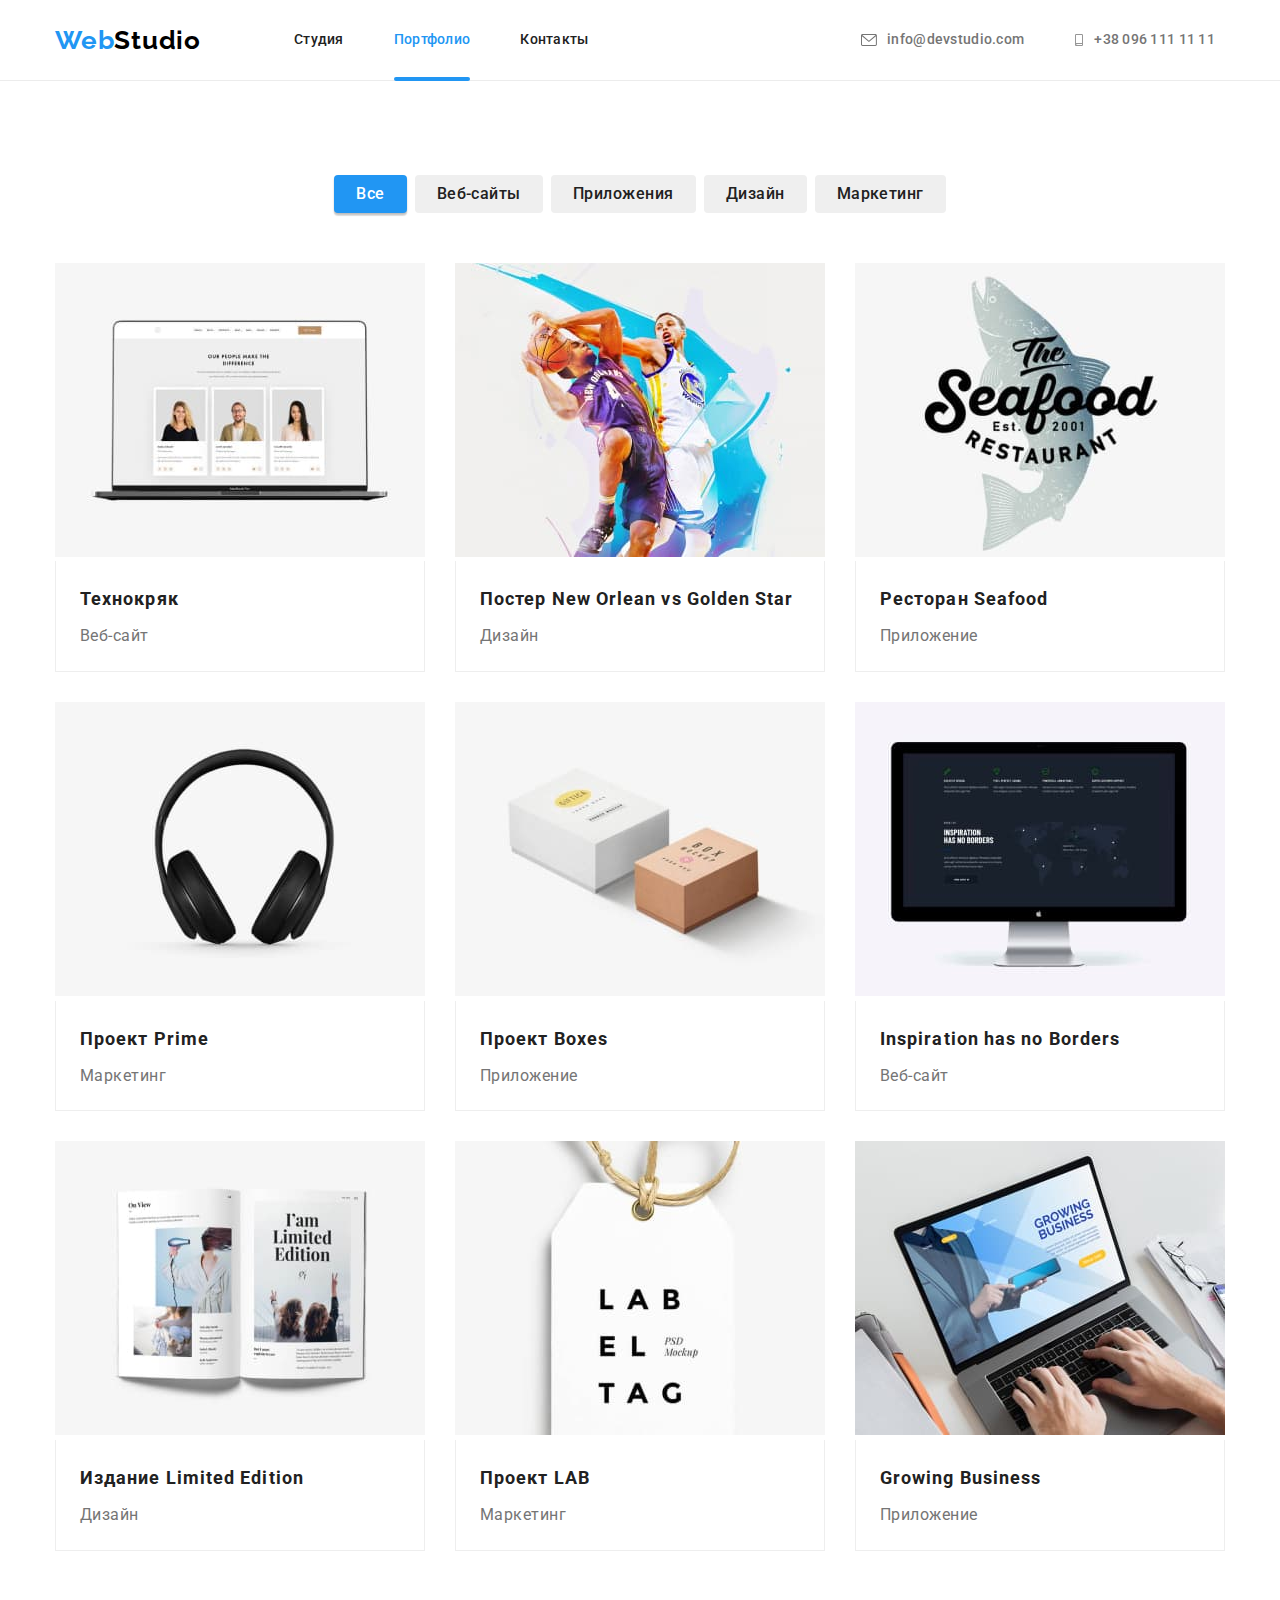
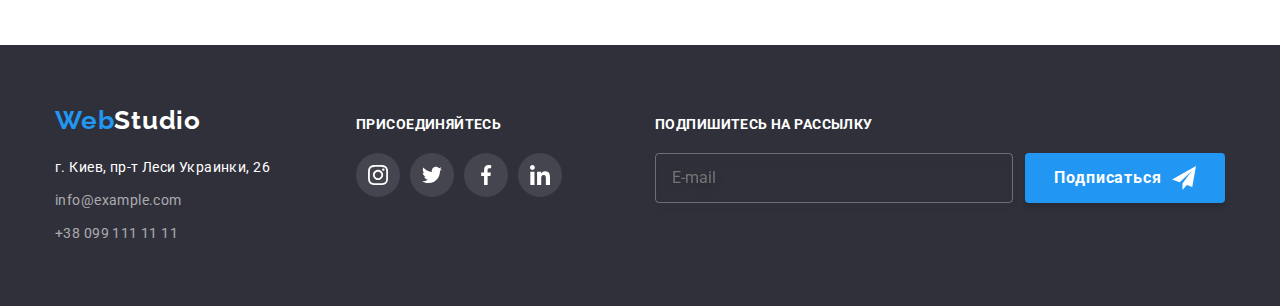
==== portfolio.html @ c98ae67e "Исходные файлы" ====
<!DOCTYPE html>
<html lang="ru">

<head>
    <meta charset="UTF-8">
    <meta http-equiv="X-UA-Compatible" content="IE=edge">
    <meta name="viewport" content="width=device-width, initial-scale=1.0">
    <title>Portfolio</title>
    <link rel="preconnect" href="https://fonts.googleapis.com">
    <link rel="preconnect" href="https://fonts.gstatic.com" crossorigin>
    
    <link href="https://fonts.googleapis.com/css2?family=Raleway:wght@700&family=Roboto:wght@400;500;700;900&display=swap"
        rel="stylesheet">
        <link rel="stylesheet" href="./css/modern-normalize.css">
    <link rel="stylesheet" href="./css/styles.css">
</head>

<body>
<header class="header">
    <div class="container header-content">
        <nav class="header-navigation">
            <a href="./index.html" class="logo">Web<span class="logo-studio">Studio</span></a>
            <ul class="site-nav-list ">
                <li class="site-nav-item">
                    <a href="./index.html" class="site-nav-link" aria-label="Текущая страница">Студия</a>
                </li>
                <li class="site-nav-item">
                    <a href="./portfolio.html" class="site-nav-link current" aria-label="Текущая страница">Портфолио</a>
                </li>
                <li class="site-nav-item">
                    <a href="" class="site-nav-link link">Контакты</a>
                </li>
            </ul>
        </nav>
        <!-- Контакты -->
        <ul class="contacts-list">
            <li class="contacts-item">
                <a href="mailto:info@devstudio.com" class="contacts-link">
                    <svg class="contacts-item" width="16" height="12">
                        <use href="./images/icons.svg#icon-envelope"></use>
                    </svg>
                    info@devstudio.com
                </a>
            </li>
            <li class="contacts-item">
                <a href="tel:+380961111111" class="contacts-link">
                    <svg class="contacts-item" width="10" height="12">
                        <use href="./images/icons.svg#icon-smartphone"></use>
                    </svg>
                    +38 096 111 11 11
                </a>
            </li>
        </ul>
    </div>
</header>
    <main class="main-portfolio">
            
           <!-- Фильтр -->
         <section class="section">
             <div class="container">
            <h1 class="hero-tagline hidden">Примеры работ</h1>
         <ul class="filter-list">
            <li class="filter-item"><button type="button" class="filter-button current">Все</button></li>
            <li class="filter-item"><button type="button" class="filter-button">Веб-сайты</button></li>
            <li class="filter-item"><button type="button" class="filter-button">Приложения</button></li>
            <li class="filter-item"><button type="button" class="filter-button">Дизайн</button></li>
            <li class="filter-item"><button type="button" class="filter-button">Маркетинг</button></li>
        </ul>
          <!-- Главные примеры работ -->
         <ul class="examples-list">
            <li class="examples-item">
                <a href="" class="examples-link">
                    <div class="examples-thumb">
                  <img class="examples-img" src="./images/tekhnokriak.jpg" alt="Веб-сайт компании Технокряк" width="370" height="294">
                    <p class="description-img"> Технокряк это современная площадка распространения коронавируса. Компании используют эту платформу для цифрового
                    шпионажа и атак на защищённые сервера конкурентов.</p>
                </div>

                        <div class="examples-content">
                    
                <h2 class="examples-text">Технокряк</h2>
                <p class="examples-description">Веб-сайт</p>
                </div>
                </a>
            </li>
            <li class="examples-item">
                <a href="" class="examples-link">
                    <div class="examples-thumb">
                    <img class="examples-img" src="./images/orlean.jpg" alt="Постер New Orlean vs Golden Star" width="370" height="294">
                    <p class="description-img"> Технокряк это современная площадка распространения коронавируса. Компании используют эту
                        платформу для цифрового
                        шпионажа и атак на защищённые сервера конкурентов.</p>
                    </div>
                    <div class="examples-content">
                 <h2 class="examples-text">Постер New Orlean vs Golden Star</h2>
                <p class="examples-description">Дизайн</p>
                </div>
                </a>
            <li class="examples-item">
                <a href="" class="examples-link"> 
                    <div class="examples-thumb">
                    <img class="examples-img" src="./images/seafood.jpg" alt="Приложение ресторана Seafood" width="370" height="294">
                <p class="description-img"> Технокряк это современная площадка распространения коронавируса. Компании используют эту
                    платформу для цифрового
                    шпионажа и атак на защищённые сервера конкурентов.</p>
                </div>
                    <div class="examples-content">
                    <h2 class="examples-text">Ресторан Seafood</h2>
                <p class="examples-description">Приложение</p>
                </div>
                </a>
            </li>
            <li class="examples-item">
                <a class="examples-link" href="" >
                    <div class="examples-thumb">
                    <img class="examples-img" src="./images/prime.jpg" alt="Наушники как маркетинг проекта Прайм" width="370"
                        height="294">
                        <p class="description-img"> Технокряк это современная площадка распространения коронавируса. Компании используют эту
                            платформу для цифрового
                            шпионажа и атак на защищённые сервера конкурентов.</p>
                        </div>
                        <div class="examples-content">
                <h2 class="examples-text">Проект Prime</h2>
                <p class="examples-description">Маркетинг</p>
                </div>
                </a>
            </li>
            <li class="examples-item">
                <a class="examples-link" href="" >
                    <div class="examples-thumb">
                    <img class="examples-img" src="./images/boxes.jpg" alt="Приложение проект Boxes" width="370" height="294">
                    <p class="description-img"> Технокряк это современная площадка распространения коронавируса. Компании используют эту
                        платформу для цифрового
                        шпионажа и атак на защищённые сервера конкурентов.</p>
                    </div>
                    <div class="examples-content">
                    <h2 class="examples-text">Проект Boxes</h2>
                <p class="examples-description">Приложение</p>
                </div>
                </a>
            </li>
            <li class="examples-item">
                <a class="examples-link" href="" >
                        <div class="examples-thumb">
                    <img class="examples-img" src="./images/inspiration.jpg" alt="Веб-сайт Inspiration has no Borders" width="370"
                        height="294">
                        <p class="description-img"> Технокряк это современная площадка распространения коронавируса. Компании используют эту
                            платформу для цифрового
                            шпионажа и атак на защищённые сервера конкурентов.</p>
                        </div>
                <div class="examples-content">
                        <h2 class="examples-text">Inspiration has no Borders</h2>
                <p class="examples-description">Веб-сайт</p>
                </div>
                </a>
            </li>
            <li class="examples-item">
                <a class="examples-link" href="" >
                        <div class="examples-thumb">
                    <img class="examples-img" src="./images/limited.jpg" alt="Дизайн Издания Limited Edition" width="370" height="294">
                    <p class="description-img"> Технокряк это современная площадка распространения коронавируса. Компании используют эту
                        платформу для цифрового
                        шпионажа и атак на защищённые сервера конкурентов.</p>
                    </div>
                    <div class="examples-content">
                    <h2 class="examples-text">Издание Limited Edition</h2>
                <p class="examples-description">Дизайн</p>
                </div>
                </a>
            </li>
            <li class="examples-item">
                <a class="examples-link" href="">
                        <div class="examples-thumb">
                    <img class="examples-img" src="./images/project.jpg" alt="Маркетинг Проект LAB" width="370" height="294">
                    <p class="description-img"> Технокряк это современная площадка распространения коронавируса. Компании используют эту
                        платформу для цифрового
                        шпионажа и атак на защищённые сервера конкурентов.</p>
                    </div>
                    <div class="examples-content">
                    <h2 class="examples-text">Проект LAB</h2>
                <p class="examples-description">Маркетинг</p>
                </div>
                </a>
            </li>
            <li class="examples-item">
                <a class="examples-link" href="" >
                        <div class="examples-thumb">
                    <img class="examples-img" src="./images/growing.jpg" alt="Приложение Growing Business" width="370" height="294">
                <p class="description-img"> Технокряк это современная площадка распространения коронавируса. Компании используют эту
                    платформу для цифрового
                    шпионажа и атак на защищённые сервера конкурентов.</p>
                </div>
                    <div class="examples-content">
                    <h2 class="examples-text">Growing Business</h2>
                <p class="examples-description">Приложение</p>
                </div>
                </a>
            </li>
        </ul>
        </div>
        </section>
        
    </main>
    <footer class="footer">
        <div class="container footer-container">
            <div class="footer-content">
                <a href="./index.html" class="logo">Web<span class="logo-studio-footer">Studio</span></a>
                <address class="adress-footer ">
                    <ul class="adress-list">
                        <li class="adress-item">
                            <span class="adress-street">г. Киев, пр-т Леси Украинки, 26</span>
                        </li>
                        <li class="adress-item">
                            <a href="mailto:info@example.com" class="mail link">info@example.com</a>
                        </li>
                        <li class="adress-item">
                            <a href="tel:+380991111111" class="tel link">+38 099 111 11 11</a>
                        </li>
                    </ul>
                </address>
    
            </div>
            <div class="footer-icon">
                <h3 class="footer-title">ПРИСОЕДИНЯЙТЕСЬ</h3>
                <ul class="footer-socials">
                    <li class="footer-socials-item">
                        <a class="footer-socials-link" href="">
                            <svg class="social-icon" height="20" width="20">
                                <use href="./images/icons.svg#icon-instagram"></use>
                            </svg>
                        </a>
                    </li>
                    <li class="footer-socials-item">
                        <a class="footer-socials-link" href="">
                            <svg class="social-icon" height="20" width="20">
                                <use href="./images/icons.svg#icon-twitter"></use>
                            </svg>
                        </a>
                    </li>
                    <li class="footer-socials-item">
                        <a class="footer-socials-link" href="">
                            <svg class="social-icon" height="20" width="20">
                                <use href="./images/icons.svg#icon-facebook"></use>
                            </svg>
                        </a>
                    </li>
                    <li class="footer-socials-item">
                        <a class="footer-socials-link" href="">
                            <svg class="social-icon" height="20" width="20">
                                <use href="./images/icons.svg#icon-linkedin"></use>
                            </svg>
                        </a>
                    </li>
                </ul>
            </div>
            <div class="footer-signup">
                <h3 class="signup-title">Подпишитесь на рассылку</h3>
                <form class="signup" name="signup">
                    <label>
                        <input class="signup-input" type="email" name="signup-mail" id="signup-mail" placeholder="E-mail">
                    </label>
                    <button class="button-signup" type="submit">
                        Подписаться
                        <svg class="submit-img" width="24" height="24">
                            <use href="./images/icons.svg#icon-send"></use>
                        </svg>
                    </button>
                </form>
            </div>
        </div>
    </footer>
    <script src="./js/modal.js"></script>
    
    </body>
    
    </html>
---- css/styles.css ----
/* 
Основной цвет текста - #757575
Вторичный цвет текста - #212121
Основной цвет фона -    #FFFFFF
Вторичный цвет фона - #2F303A
Цвет акцента - #2196F3 */

:root {
  --primary-text-color: #757575;
  --secondary-text-color: #212121;
  --primary-bg-color: #fff;
  --secondary-bg-color: #2f303a;
  --accent-color: #2196f3;
  --backround-color: #f5f4fa;
  --social-color: #afb1b8;
  --time-function: cubic-bezier(0.4, 0, 0.2, 1);
}
/* Основные параметры body */
body {
  background-color: var(--primary-bg-color);
  color: var(--primary-text-color);
  font-family: Roboto, sans-serif;
}

h1,
h2,
h3,
h4,
h5,
h6,
p,
ul {
  margin: 0;
  padding: 0;
}

ul {
  list-style: none;
}
.section {
  padding-top: 94px;
  padding-bottom: 94px;
  margin-right: auto;
  margin-left: auto;
}
.header {
  border-bottom: 1px solid #ececec;
}
.header-content {
  display: flex;
  align-items: center;
}

.header-navigation {
  display: flex;
  align-items: center;
}

/* Лого Хедер и первая часть для Футера */
.logo {
  font-family: Raleway, sans-serif;
  color: var(--accent-color);
  text-decoration: none;
  font-weight: 700;
  font-size: 26px;
  line-height: 1.19;
  letter-spacing: 0.03em;
  display: inline-block;
}

.logo-studio {
  color: #000;
}

.link {
  text-decoration: none;
}

/* Хедер */

.site-nav-link {
  font-weight: 500;
  font-size: 14px;
  line-height: 1.14;
  letter-spacing: 0.02em;
  color: var(--secondary-text-color);
  text-decoration: none;
  display: block;
  padding: 32px 0px;
  position: relative;
  transition: color 250ms var(--time-function);
}

.site-nav-item:not(:last-child),
.contacts-item:not(:last-child) {
  margin-right: 50px;
}

.contacts-list {
  margin-left: auto;
  list-style: none;
  display: flex;
}

.site-nav-list .current::after {
  content: "";
  position: absolute;
  display: block;
  width: 100%;
  height: 4px;
  bottom: -1px;
  background-color: var(--accent-color);
  border-radius: 2px;
}

.site-nav-link:hover,
.site-nav-link:focus {
  color: var(--accent-color);
}

.site-nav-item .current {
  color: var(--accent-color);
}

.contacts-link {
  display: inline-flex;
  font-weight: 500;
  font-size: 14px;
  line-height: 1.14;
  letter-spacing: 0.02em;
  color: var(--primary-text-color);
  text-decoration: none;
  padding: 32px 0px;
  align-items: center;
  transition: color 250ms var(--time-function);
}

.contacts-item {
  fill: currentColor;
  margin-right: 10px;
}

.contacts-link:hover,
.contacts-link:focus {
  color: var(--accent-color);
}

.site-nav-list {
  list-style: none;
  display: flex;
  margin-left: 93px;
}

/* Оформление героя */
.hero {
  background-color: var(--secondary-bg-color);
  text-align: center;
  padding-top: 200px;
  padding-bottom: 200px;
}

.background {
  max-width: 1600px;
  margin-left: auto;
  margin-right: auto;
  background-image: linear-gradient(
      to right,
      rgba(47, 48, 58, 0.4),
      rgba(47, 48, 58, 0.4)
    ),
    url("../images/backround.jpg");
  background-size: cover;
  background-position: 50% 50%;
  background-repeat: no-repeat;
}

.hero-title {
  color: var(--primary-bg-color);
  font-weight: 900;
  font-size: 44px;
  line-height: 1.36;
  text-align: center;
  letter-spacing: 0.06em;
  text-transform: uppercase;
  margin-bottom: 30px;
}

/*Кнопка герой */
.hero-button {
  font-family: inherit;
  cursor: pointer;
  font-weight: 700;
  font-size: 16px;
  line-height: 1.87;
  color: var(--primary-bg-color);
  align-items: center;
  text-align: center;
  letter-spacing: 0.06em;
  background-color: var(--accent-color);
  box-shadow: 0px 4px 4px rgba(0, 0, 0, 0.15);
  border-radius: 4px;
  min-width: 200px;
  display: inline-block;
  border-color: transparent;
  padding: 10px 32px;
}

/* Особенности */
.properties-headline {
  font-weight: 700;
  font-size: 36px;
  line-height: 1.16;
  letter-spacing: 0.03em;
  color: var(--secondary-text-color);
}

.icon-container {
  display: inline-flex;
  background-color: var(--backround-color);
  justify-content: center;
  align-items: center;
  width: 270px;
  height: 120px;
  border-radius: 4px;
  margin-bottom: 30px;
}

.properties-list {
  list-style: none;
  display: flex;
}

.properties-item:not(:last-child) {
  margin-right: 30px;
}

.properties-title {
  font-weight: 700;
  font-size: 14px;
  line-height: 1.14;
  letter-spacing: 0.03em;
  text-transform: uppercase;
  color: var(--secondary-text-color);
  margin-bottom: 10px;
  width: 270px;
}

.container {
  width: 1200px;
  margin-left: auto;
  margin-right: auto;
  padding: 0px 15px;
}

.properties-text {
  font-size: 14px;
  line-height: 1.71;
  letter-spacing: 0.03em;
  width: 270px;
}

.hidden {
  position: absolute;
  clip: rect(0 0 0 0);
  width: 1px;
  height: 1px;
  margin: -1px;
}
/* Чем мы занимаемся */
.works-headline {
  font-weight: 700;
  font-size: 36px;
  line-height: 1.16;
  text-align: center;
  letter-spacing: 0.03em;
  color: var(--secondary-text-color);
  margin-bottom: 50px;
}
.section.doing {
  padding-top: 0px;
  margin-left: 0px;
  margin-right: 0px;
}
.works-list {
  list-style: none;
  display: flex;
}
.works-item:not(:last-child) {
  margin-right: 30px;
}
.img-doing {
  display: block;
  max-width: 100%;
  height: auto;
}

.works-item {
  position: relative;
  display: flex;
  align-items: center;
  justify-content: center;
}

.works-description {
  display: flex;
  position: absolute;
  bottom: 0;
  height: 70px;
  width: 100%;
  font-weight: 700;
  margin: 0;
  font-size: 14px;
  line-height: 1.14;
  align-items: center;
  justify-content: center;
  letter-spacing: 0.03em;
  text-transform: uppercase;
  background-color: rgba(47, 48, 58, 0.8);
  color: var(--backround-color);
}

/* Команда */
.section.team {
  background-color: var(--backround-color);
}

.team-headline {
  font-weight: 700;
  font-size: 36px;
  line-height: 1.16;
  text-align: center;
  letter-spacing: 0.03em;
  color: var(--secondary-text-color);
  margin-bottom: 50px;
}
.team-list {
  list-style: none;
  display: flex;
}

.team-item-title {
  font-weight: 500;
  font-size: 16px;
  line-height: 1.18;
  letter-spacing: 0.03em;
  color: var(--secondary-text-color);
  text-align: center;
}
.team-item-text {
  font-size: 16px;
  line-height: 1.18;
  letter-spacing: 0.03em;
  text-align: center;
  margin-top: 10px;
  margin-bottom: 16px;
}
.team-item-container {
  padding-top: 30px;
  padding-bottom: 30px;
}

.team-item {
  background-color: var(--primary-bg-color);
  box-shadow: 0px 1px 3px rgba(0, 0, 0, 0.12), 0px 1px 1px rgba(0, 0, 0, 0.14),
    0px 2px 1px rgba(0, 0, 0, 0.2);
  border-radius: 0px 0px 4px 4px;
  width: 270px;
}

.social-network .social-link {
  display: flex;
  color: var(--social-color);
  width: 44px;
  height: 44px;
  border-radius: 50%;
  align-items: center;
  justify-content: center;
  transition: color 250ms var(--time-function),
    background-color 250ms var(--time-function);
}

.social-network {
  display: flex;
  justify-content: center;
}

.social-item:not(:last-child) {
  margin-right: 10px;
}

.social-network .social-link:not(:last-child) {
  margin-right: 10px;
}

.social-network .social-icon {
  fill: currentColor;
}

.social-network .social-link:hover,
.social-network .social-link:focus {
  color: var(--primary-bg-color);
  background-color: var(--accent-color);
}

.team-item:not(:last-child) {
  margin-right: 30px;
}

.social-icon {
  fill: currentColor;
}

/* Клиенты */
.clients-headline {
  font-weight: 700;
  font-size: 36px;
  line-height: 1.16;
  text-align: center;
  letter-spacing: 0.03em;
  color: var(--secondary-text-color);
  margin-bottom: 50px;
}

.clients-list {
  display: flex;
  align-items: center;
  justify-content: center;
}

.clients-link {
  color: var(--social-color);
  display: flex;
  height: 92px;
  width: 170px;
  border: 1px solid var(--social-color);
  border-radius: 4px;
  align-items: center;
  justify-content: center;
  fill: currentColor;
  transition: fill 250ms var(--time-function),
    border-color 250ms var(--time-function);
}

.clients-link:hover,
.clients-link:focus {
  fill: var(--accent-color);
  border-color: var(--accent-color);
}

.clients-item {
  width: 170px;
  height: 92px;
}

.clients-item:not(:last-child) {
  margin-right: 30px;
}
/* Футер */

.footer {
  background-color: var(--secondary-bg-color);
  padding: 60px 0px;
}
.footer-container {
  display: flex;
  align-items: baseline;
}
.footer-content {
  flex-grow: 1;
  margin-right: 70px;
}

/* Лого футер */
.logo > .logo-studio-footer {
  color: var(--primary-bg-color);
}
/* Адресс Футер */
.adress-footer {
  font-style: normal;
  margin-top: 20px;
}

.adress-street {
  font-size: 14px;
  line-height: 1.71;
  letter-spacing: 0.03em;
  color: var(--primary-bg-color);
}
.adress-list {
  list-style: none;
}
.mail,
.tel {
  font-size: 14px;
  line-height: 1.71;
  letter-spacing: 0.03em;
  color: rgba(255, 255, 255, 0.6);
  transition: color 250ms var(--time-function);
}
.mail:hover,
.mail:focus,
.tel:hover,
.tel:focus {
  color: var(--accent-color);
}
/* .adress-street {
  
  color: var(--primary-bg-color);
} */

.adress-item:not(:last-child) {
  margin-bottom: 9px;
}
.footer-socials {
  display: flex;
}
.footer-socials-item:not(:last-child) {
  margin-right: 10px;
}

.footer-title {
  color: var(--primary-bg-color);
  font-weight: 700;
  font-size: 14px;
  line-height: 1.14;
  letter-spacing: 0.03em;
  text-transform: uppercase;
  margin-bottom: 20px;
}

.footer-socials-link {
  display: flex;
  color: var(--primary-bg-color);
  background-color: rgba(255, 255, 255, 0.1);
  width: 44px;
  height: 44px;
  border-radius: 50%;
  fill: currentColor;
  align-items: center;
  justify-content: center;
  transition: background-color 250ms var(--time-function);
}

.footer-socials-link:hover,
.footer-socials-link:focus {
  background-color: var(--accent-color);
}
.footer-signup {
  margin-left: 93px;
}
.signup-title {
  font-weight: 700;
  font-size: 14px;
  line-height: 1.14;
  letter-spacing: 0.03em;
  text-transform: uppercase;
  color: var(--primary-bg-color);
  margin-bottom: 20px;
}

.signup {
  display: inline-flex;
}

.signup-input {
  display: flex;
  width: 358px;
  padding: 15px 16px;
  border: 1px solid rgba(255, 255, 255, 0.3);
  box-sizing: border-box;
  filter: drop-shadow(0px 4px 4px rgba(0, 0, 0, 0.15));
  border-radius: 4px;
  background-color: inherit;
  color: var(--primary-bg-color);
  outline: none;
}

.button-signup {
  display: flex;
  justify-content: center;
  align-items: center;
  height: 50px;
  width: 200px;
  font-weight: 700;
  font-size: 16px;
  line-height: 1.87;
  letter-spacing: 0.06em;
  color: var(--primary-bg-color);
  fill: currentColor;
  background-color: var(--accent-color);
  box-shadow: 0px 4px 4px rgba(0, 0, 0, 0.15);
  border-radius: 4px;
  border: transparent;
  margin-left: 12px;
  cursor: pointer;
  transition: background-color 250ms var(--time-function),
    color 250ms var(--time-function);
}
.button-signup:hover,
.button-signup:focus {
  background-color: var(--backround-color);
  color: var(--accent-color);
}

.submit-img {
  margin-left: 10px;
}

/* Мейн портфолио */

.hero-tagline {
  color: var(--secondary-text-color);
  font-weight: 900;
  font-size: 44px;
  line-height: 1.36;
  text-align: center;
  letter-spacing: 0.06em;
  text-transform: uppercase;
}

/* Оформление кнопок портфолио */
.filter-list {
  list-style: none;
  display: flex;
  justify-content: center;
  margin-bottom: 0px;
  margin-bottom: 50px;
}
.filter-button.current {
  color: var(--primary-bg-color);
  background-color: var(--accent-color);
  box-shadow: 0px 3px 1px rgba(0, 0, 0, 0.1), 0px 1px 2px rgba(0, 0, 0, 0.08),
    0px 2px 2px rgba(0, 0, 0, 0.12);
}

.filter-button {
  font-weight: 500;
  font-size: 16px;
  line-height: 1.62;
  text-align: center;
  letter-spacing: 0.03em;
  color: var(--secondary-text-color);
  font-family: inherit;
  cursor: pointer;
  padding: 6px 22px;
  border: transparent;
  border-radius: 4px;
  transition: color, background-color, box-shadow;
  transition-duration: 250ms;
  transition-timing-function: var(--time-function);
}

.filter-item:not(:last-child):not(:last-child) {
  margin-right: 8px;
}

.filter-button:hover,
.filter-button:focus {
  color: var(--primary-bg-color);
  background-color: var(--accent-color);
  box-shadow: 0px 3px 1px rgba(0, 0, 0, 0.1), 0px 1px 2px rgba(0, 0, 0, 0.08),
    0px 2px 2px rgba(0, 0, 0, 0.12);
  border-radius: 4px;
}

/* Оформление примеров работ Портфолио */
.examples-text {
  font-weight: 700;
  font-size: 18px;
  line-height: 2;
  letter-spacing: 0.06em;
  color: var(--secondary-text-color);
  margin-bottom: 4px;
}

.examples-link {
  text-decoration: none;
  display: block;
  transition: box-shadow 250ms var(--time-function);
}

.examples-link:hover,
.examples-link:focus {
  box-shadow: 0px 1px 1px rgba(0, 0, 0, 0.12), 0px 4px 4px rgba(0, 0, 0, 0.06),
    1px 4px 6px rgba(0, 0, 0, 0.16);
}

.examples-description {
  font-size: 16px;
  line-height: 1.87;
  letter-spacing: 0.03em;
  color: var(--primary-text-color);
}
.examples-list {
  list-style: none;
  display: flex;
  flex-wrap: wrap;
  margin-left: -30px;
  margin-bottom: -30px;
}

.examples-item {
  margin-left: 30px;
  margin-bottom: 30px;
}

.examples-content {
  padding-left: 24px;
  padding-right: 24px;
  padding-top: 20px;
  padding-bottom: 20px;
}

.examples-content {
  border-left: 1px solid #eeeeee;
  border-right: 1px solid #eeeeee;
  border-bottom: 1px solid #eeeeee;
}
.examples-thumb {
  position: relative;
  overflow: hidden;
}

.examples-thumb .description-img {
  position: absolute;
  bottom: 0;
  left: 0;
  width: 100%;
  height: 100%;
  transform: translateY(101%);
  padding: 63px 24px;
  font-size: 18px;
  line-height: 1.55;
  letter-spacing: 0.03em;
  color: var(--backround-color);
  background: rgba(33, 150, 243, 0.9);
  transition: transform 250ms var(--time-function);
}

.examples-link:hover .description-img,
.examples-link:focus .description-img {
  transform: translateY(0);
}
/* Бекдроп+модалка */
.backdrop {
  position: fixed;
  top: 0;
  left: 0;
  width: 100%;
  height: 100%;
  background-color: rgba(0, 0, 0, 0.2);
  transition: opacity 250ms var(--time-function),
    visibility 250ms var(--time-function);
  z-index: 10;
  backdrop-filter: blur(1px);
}

.backdrop.is-hidden {
  visibility: hidden;
  opacity: 0;
  pointer-events: none;
}

.modal {
  position: absolute;
  width: 528px;
  height: 581px;
  background-color: var(--primary-bg-color);
  top: 50%;
  left: 50%;
  transition-property: transform;
  transition-duration: 250ms;
  transition-timing-function: var(--time-function);
  transform: translate(-50%, -50%) rotate(360deg);
  padding: 40px;
}

.backdrop.is-hidden .modal {
  transform: translate(-50%, -50%);
}

.close-button {
  position: absolute;
  display: flex;
  right: 8px;
  top: 8px;
  height: 30px;
  width: 30px;
  padding: 0;
  border-radius: 50%;
  background: var(--primary-bg-color);
  align-items: center;
  justify-content: center;
  border: 1px solid rgba(0, 0, 0, 0.1);
  cursor: pointer;
  transition: transform 250ms var(--time-function),
    fill 250ms var(--time-function);
}

.close-button:hover,
.close-button:focus {
  transform: rotate(-90deg);
  fill: var(--accent-color);
}

.modal-headline {
  font-weight: 700;
  font-size: 20px;
  line-height: 1.15;
  text-align: center;
  letter-spacing: 0.03em;
  color: var(--secondary-text-color);
}

.modal-form {
  margin-top: 12px;
}

.form-input-box {
  display: block;
  color: var(--primary-text-color);
  font-size: 12px;
  line-height: 1.16;
  letter-spacing: 0.01em;
  position: relative;
  margin-bottom: 10px;
  cursor: pointer;
}

.form-input-icon {
  display: block;
  width: 18px;
  height: 18px;
  position: absolute;
  top: 50%;
  left: 10px;
  fill: inherit;
  transition: fill 250ms var(--time-function);
}

.form-input,
.form-message {
  width: 100%;
  height: 40px;
  padding-top: 15px;
  padding-bottom: 15px;
  padding-left: 44px;
  font: inherit;
  margin-top: 4px;
  border: 1px solid rgba(33, 33, 33, 0.2);
  border-radius: 4px;
  transition: border 250ms var(--time-function);
  outline: none;
  cursor: pointer;
}

.form-input:focus {
  border: 1px solid var(--accent-color);
  outline: none;
}

.form-input:focus + .form-input-icon {
  fill: var(--accent-color);
}

.form-message {
  display: block;
  resize: none;
  min-height: 120px;
  padding: 16px 12px;
  font: inherit;
  color: rgba(117, 117, 117, 0.5);
  transition: color 250ms var(--time-function);
}
.form-message:focus {
  border: 1px solid var(--accent-color);
  color: var(--secondary-text-color);
}

.message-box {
  margin-bottom: 20px;
}

.textarea-label {
  color: var(--primary-text-color);
  font-size: 12px;
  line-height: 1.16;
  letter-spacing: 0.01em;
  cursor: pointer;
}

.policy-box {
  font-size: 14px;
  color: var(--primary-text-color);
  margin-bottom: 30px;
  display: flex;
  align-items: center;
  justify-content: center;
  cursor: pointer;
}
.policy-checkbox {
  position: absolute;
  width: 1px;
  height: 1px;
  margin: -1px;
  border: 0px;
  padding: 0px;
  clip: rect(0 0 0 0);
  overflow: hidden;
}

.policy-checkbox:checked + .policy-box::before {
  background-color: var(--accent-color);
  background-image: url(../images/checked.svg);
  background-repeat: no-repeat;
  background-position: center;
  background-size: contain;
  border: 2px solid var(--accent-color);
  outline: none;
}

.policy-box::before {
  display: block;
  content: "";
  width: 16px;
  height: 15px;
  border: 2px solid #212121;
  border-radius: 2px;
  margin-right: 10px;
  outline: none;
}

.policy-box a {
  color: var(--accent-color);
  text-decoration: underline;
}
.form-submit-btn {
  width: 200px;
  height: 50px;
  background-color: var(--accent-color);
  color: var(--primary-bg-color);
  border: none;
  display: block;
  margin: 0 auto;
  border-radius: 4px;
  font-weight: 700;
  cursor: pointer;
  transition: box-shadow 250ms var(--time-function),
    background 250ms var(--time-function);
}

.form-submit-btn:hover {
  background: #188ce8;
  box-shadow: 0px 4px 4px rgba(0, 0, 0, 0.15);
}
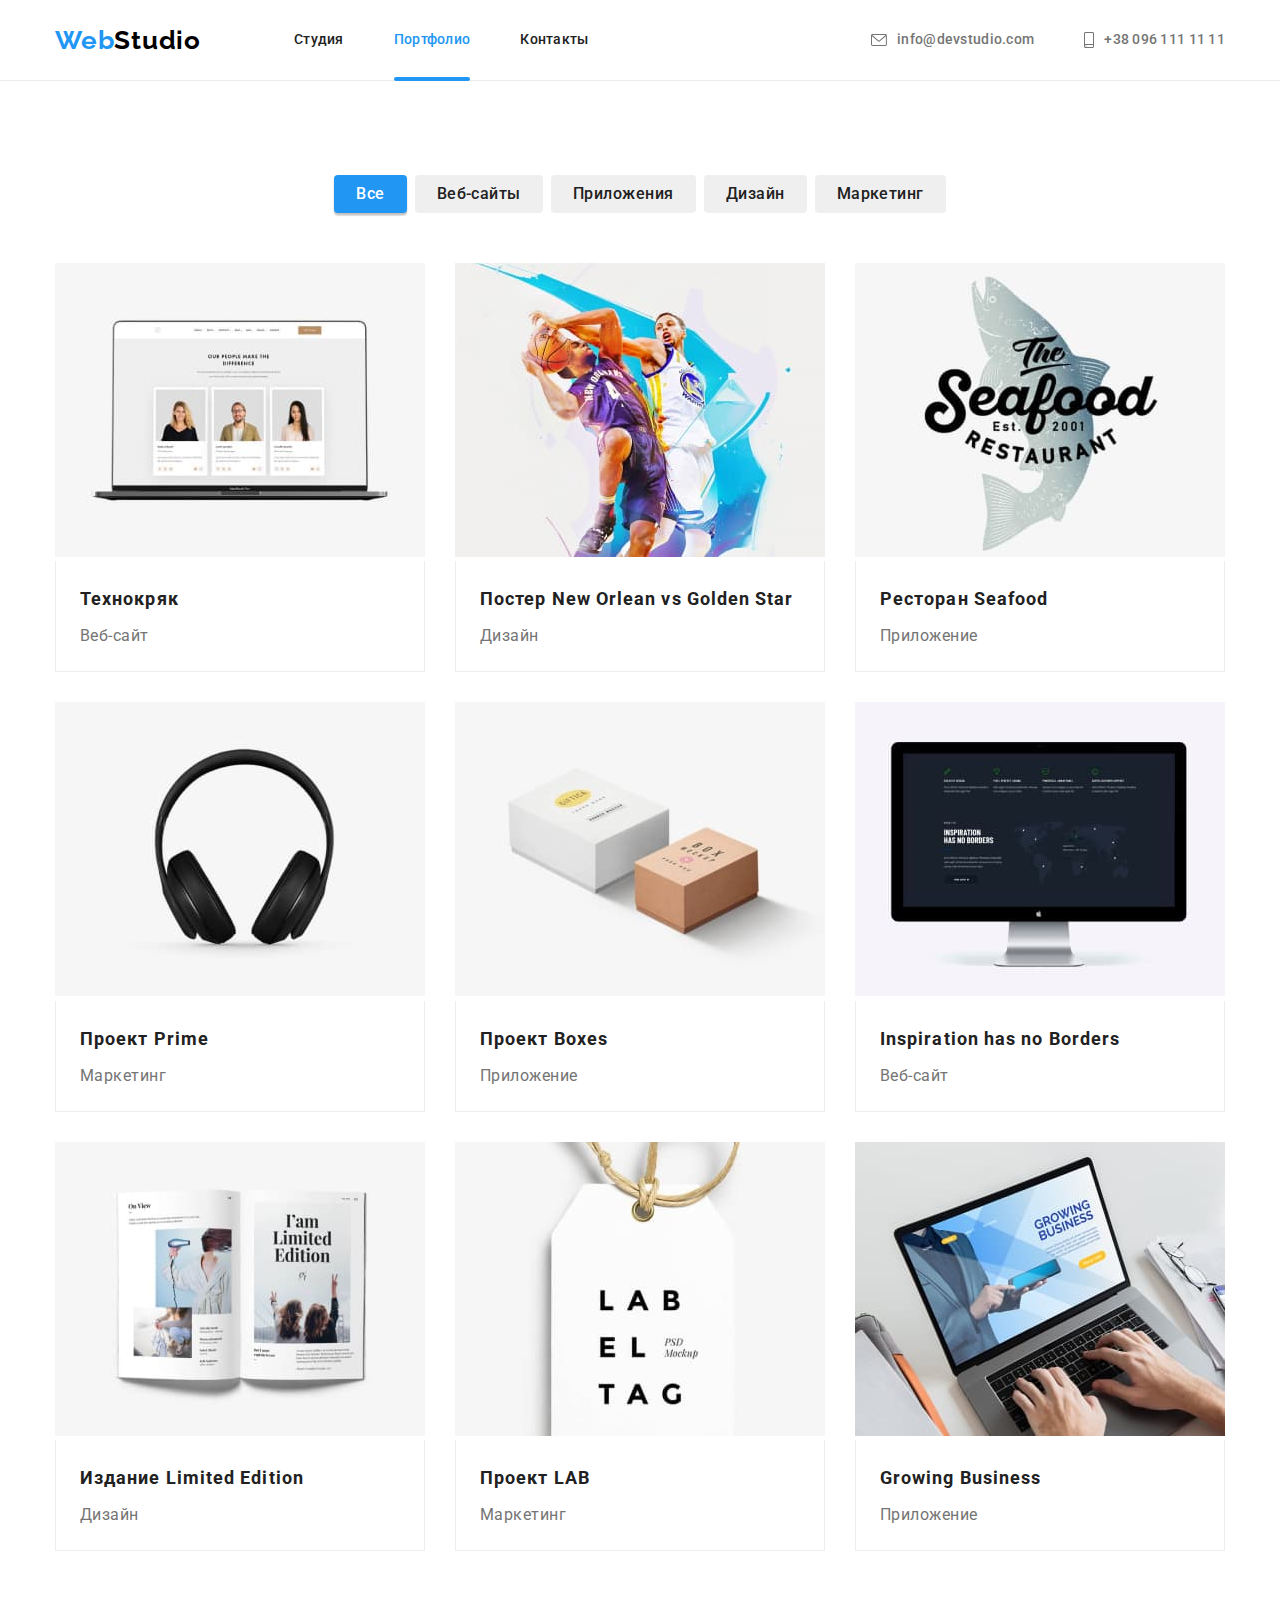
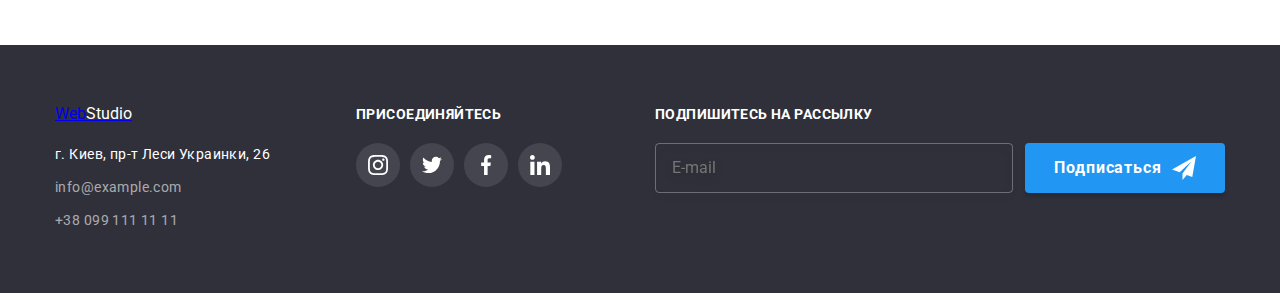
==== commit 829ea650: "Доделан хедер" ====
--- a/portfolio.html
+++ b/portfolio.html
@@ -17,34 +17,35 @@
 
 <body>
 <header class="header">
-    <div class="container header-content">
-        <nav class="header-navigation">
-            <a href="./index.html" class="logo">Web<span class="logo-studio">Studio</span></a>
-            <ul class="site-nav-list ">
-                <li class="site-nav-item">
-                    <a href="./index.html" class="site-nav-link" aria-label="Текущая страница">Студия</a>
+    <div class="container header__container">
+        <nav class="navigation">
+            <a href="./index.html" class="navigation__logo">Web<span class="navigation__logo--black">Studio</span></a>
+            <ul class="navigation__list ">
+                <li class="navigation__item ">
+                    <a href="./index.html" class="navigation__link "
+                        >Студия</a>
                 </li>
-                <li class="site-nav-item">
-                    <a href="./portfolio.html" class="site-nav-link current" aria-label="Текущая страница">Портфолио</a>
+                <li class="navigation__item">
+                    <a href="./portfolio.html" class="navigation__link navigation__link--current" aria-label="Текущая страница">Портфолио</a>
                 </li>
-                <li class="site-nav-item">
-                    <a href="" class="site-nav-link link">Контакты</a>
+                <li class="navigation__item">
+                    <a href="" class="navigation__link">Контакты</a>
                 </li>
             </ul>
         </nav>
         <!-- Контакты -->
-        <ul class="contacts-list">
-            <li class="contacts-item">
-                <a href="mailto:info@devstudio.com" class="contacts-link">
-                    <svg class="contacts-item" width="16" height="12">
+        <ul class="contacts">
+            <li class="contacts__item">
+                <a href="mailto:info@devstudio.com" class="contacts__link">
+                    <svg class="contacts__img" width="16" height="12">
                         <use href="./images/icons.svg#icon-envelope"></use>
                     </svg>
                     info@devstudio.com
                 </a>
             </li>
-            <li class="contacts-item">
-                <a href="tel:+380961111111" class="contacts-link">
-                    <svg class="contacts-item" width="10" height="12">
+            <li class="contacts__item">
+                <a href="tel:+380961111111" class="contacts__link">
+                    <svg class="contacts__img" width="10" height="16">
                         <use href="./images/icons.svg#icon-smartphone"></use>
                     </svg>
                     +38 096 111 11 11
--- a/css/styles.css
+++ b/css/styles.css
@@ -46,18 +46,18 @@
 .header {
   border-bottom: 1px solid #ececec;
 }
-.header-content {
-  display: flex;
-  align-items: center;
-}
-
-.header-navigation {
+.header__container {
+  display: flex;
+  align-items: center;
+}
+
+.navigation {
   display: flex;
   align-items: center;
 }
 
 /* Лого Хедер и первая часть для Футера */
-.logo {
+.navigation__logo {
   font-family: Raleway, sans-serif;
   color: var(--accent-color);
   text-decoration: none;
@@ -68,7 +68,7 @@
   display: inline-block;
 }
 
-.logo-studio {
+.navigation__logo--black {
   color: #000;
 }
 
@@ -78,7 +78,7 @@
 
 /* Хедер */
 
-.site-nav-link {
+.navigation__link {
   font-weight: 500;
   font-size: 14px;
   line-height: 1.14;
@@ -91,19 +91,19 @@
   transition: color 250ms var(--time-function);
 }
 
-.site-nav-item:not(:last-child),
-.contacts-item:not(:last-child) {
+.navigation__item:not(:last-child),
+.contacts__item:not(:last-child) {
   margin-right: 50px;
 }
 
-.contacts-list {
+.contacts {
   margin-left: auto;
   list-style: none;
   display: flex;
 }
 
-.site-nav-list .current::after {
-  content: "";
+.navigation__link--current::after {
+  content: '';
   position: absolute;
   display: block;
   width: 100%;
@@ -113,16 +113,16 @@
   border-radius: 2px;
 }
 
-.site-nav-link:hover,
-.site-nav-link:focus {
+.navigation__link:hover,
+.navigation__link:focus {
   color: var(--accent-color);
 }
 
-.site-nav-item .current {
+.navigation__link--current {
   color: var(--accent-color);
 }
 
-.contacts-link {
+.contacts__link {
   display: inline-flex;
   font-weight: 500;
   font-size: 14px;
@@ -135,17 +135,17 @@
   transition: color 250ms var(--time-function);
 }
 
-.contacts-item {
+.contacts__img {
   fill: currentColor;
   margin-right: 10px;
 }
 
-.contacts-link:hover,
-.contacts-link:focus {
+.contacts__link:hover,
+.contacts__link:focus {
   color: var(--accent-color);
 }
 
-.site-nav-list {
+.navigation__list {
   list-style: none;
   display: flex;
   margin-left: 93px;
@@ -163,12 +163,8 @@
   max-width: 1600px;
   margin-left: auto;
   margin-right: auto;
-  background-image: linear-gradient(
-      to right,
-      rgba(47, 48, 58, 0.4),
-      rgba(47, 48, 58, 0.4)
-    ),
-    url("../images/backround.jpg");
+  background-image: linear-gradient(to right, rgba(47, 48, 58, 0.4), rgba(47, 48, 58, 0.4)),
+    url('../images/backround.jpg');
   background-size: cover;
   background-position: 50% 50%;
   background-repeat: no-repeat;
@@ -375,8 +371,7 @@
   border-radius: 50%;
   align-items: center;
   justify-content: center;
-  transition: color 250ms var(--time-function),
-    background-color 250ms var(--time-function);
+  transition: color 250ms var(--time-function), background-color 250ms var(--time-function);
 }
 
 .social-network {
@@ -437,8 +432,7 @@
   align-items: center;
   justify-content: center;
   fill: currentColor;
-  transition: fill 250ms var(--time-function),
-    border-color 250ms var(--time-function);
+  transition: fill 250ms var(--time-function), border-color 250ms var(--time-function);
 }
 
 .clients-link:hover,
@@ -593,8 +587,7 @@
   border: transparent;
   margin-left: 12px;
   cursor: pointer;
-  transition: background-color 250ms var(--time-function),
-    color 250ms var(--time-function);
+  transition: background-color 250ms var(--time-function), color 250ms var(--time-function);
 }
 .button-signup:hover,
 .button-signup:focus {
@@ -749,8 +742,7 @@
   width: 100%;
   height: 100%;
   background-color: rgba(0, 0, 0, 0.2);
-  transition: opacity 250ms var(--time-function),
-    visibility 250ms var(--time-function);
+  transition: opacity 250ms var(--time-function), visibility 250ms var(--time-function);
   z-index: 10;
   backdrop-filter: blur(1px);
 }
@@ -793,8 +785,7 @@
   justify-content: center;
   border: 1px solid rgba(0, 0, 0, 0.1);
   cursor: pointer;
-  transition: transform 250ms var(--time-function),
-    fill 250ms var(--time-function);
+  transition: transform 250ms var(--time-function), fill 250ms var(--time-function);
 }
 
 .close-button:hover,
@@ -921,7 +912,7 @@
 
 .policy-box::before {
   display: block;
-  content: "";
+  content: '';
   width: 16px;
   height: 15px;
   border: 2px solid #212121;
@@ -945,8 +936,7 @@
   border-radius: 4px;
   font-weight: 700;
   cursor: pointer;
-  transition: box-shadow 250ms var(--time-function),
-    background 250ms var(--time-function);
+  transition: box-shadow 250ms var(--time-function), background 250ms var(--time-function);
 }
 
 .form-submit-btn:hover {
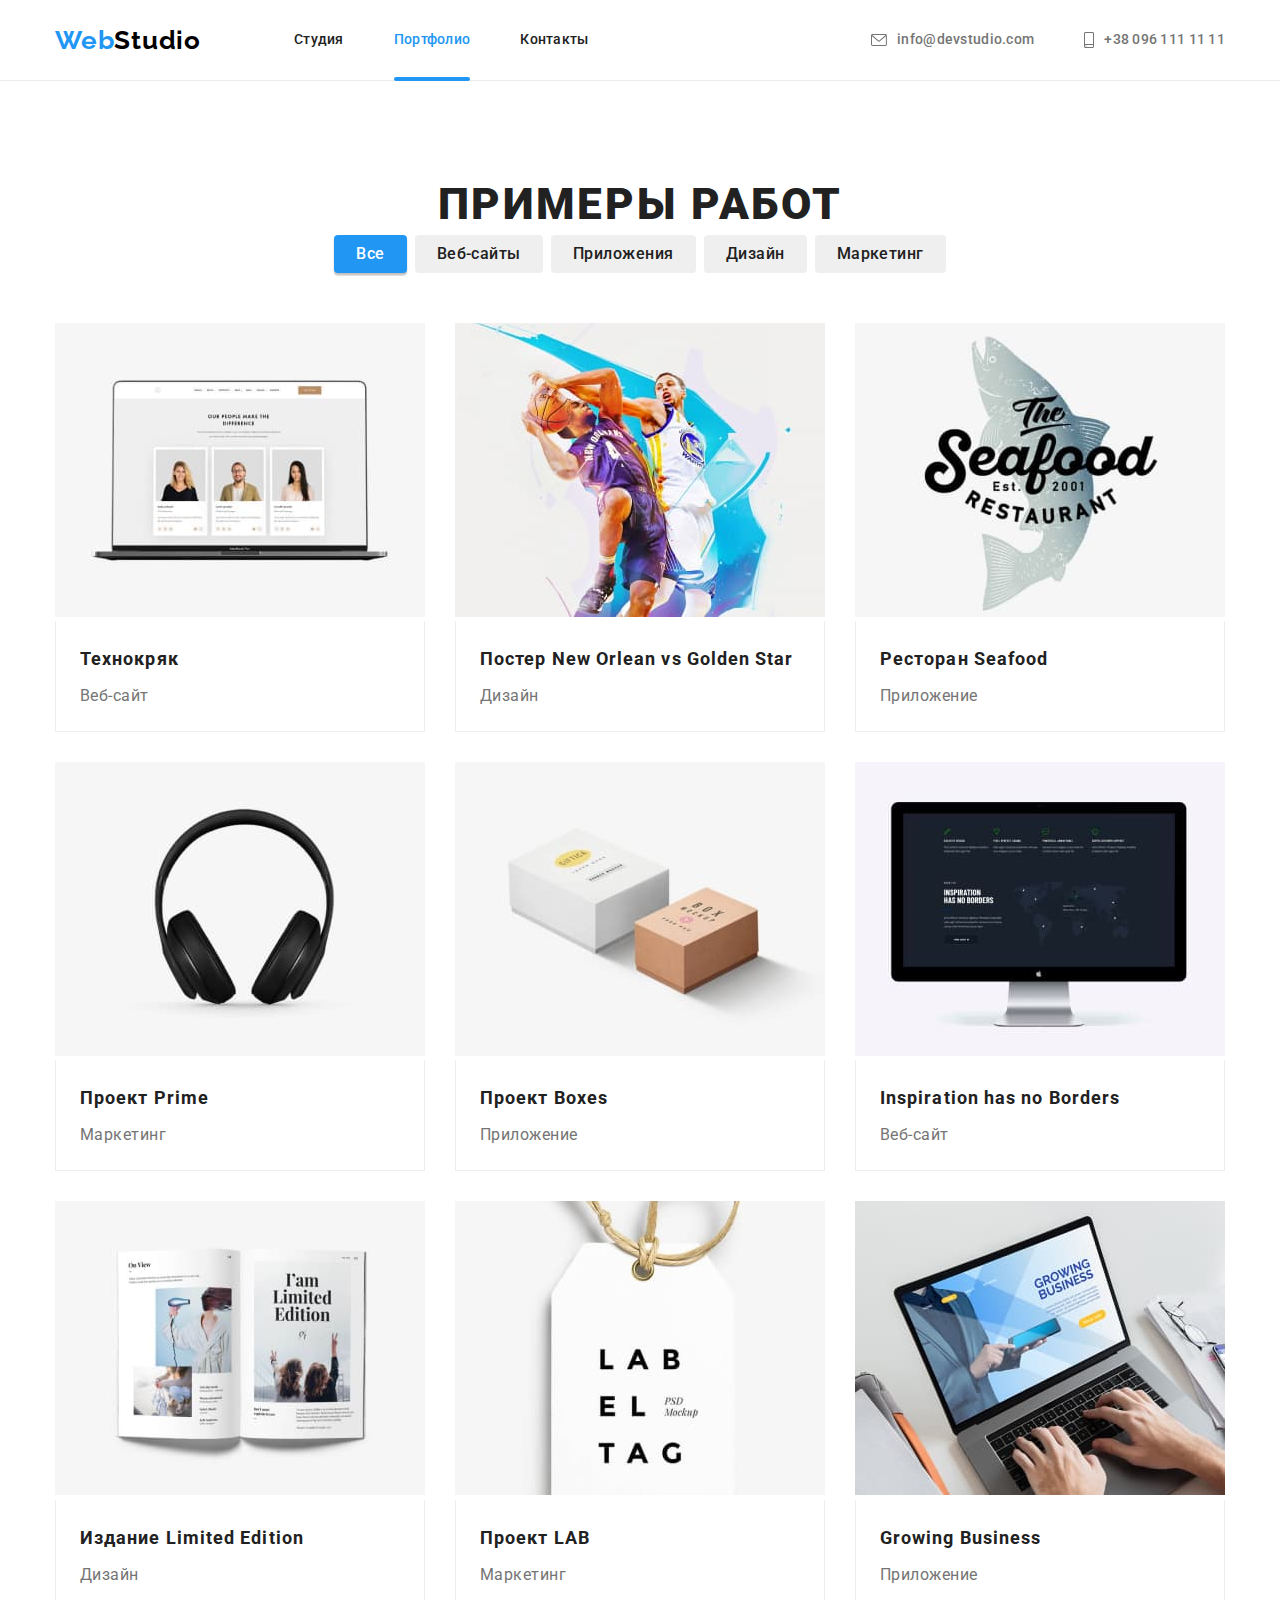
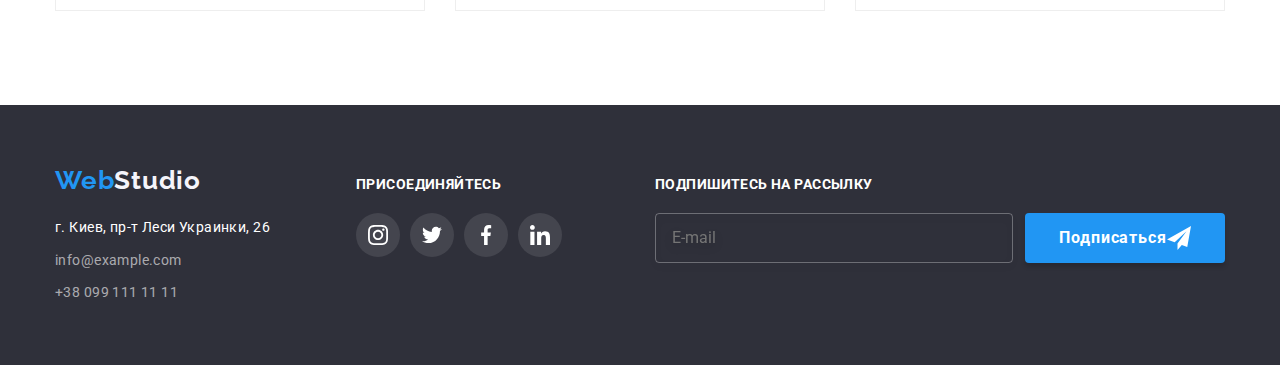
==== commit c83a18a2: "Доделан индекс и хедер с футером у портфолио" ====
--- a/portfolio.html
+++ b/portfolio.html
@@ -19,10 +19,10 @@
 <header class="header">
     <div class="container header__container">
         <nav class="navigation">
-            <a href="./index.html" class="navigation__logo">Web<span class="navigation__logo--black">Studio</span></a>
+            <a href="./index.html" class="logo">Web<span class="logo logo--black">Studio</span></a>
             <ul class="navigation__list ">
                 <li class="navigation__item ">
-                    <a href="./index.html" class="navigation__link "
+                    <a href="./index.html" class="navigation__link"
                         >Студия</a>
                 </li>
                 <li class="navigation__item">
@@ -203,66 +203,66 @@
         
     </main>
     <footer class="footer">
-        <div class="container footer-container">
-            <div class="footer-content">
-                <a href="./index.html" class="logo">Web<span class="logo-studio-footer">Studio</span></a>
-                <address class="adress-footer ">
-                    <ul class="adress-list">
-                        <li class="adress-item">
-                            <span class="adress-street">г. Киев, пр-т Леси Украинки, 26</span>
+        <div class="container footer__container">
+            <div class="footer__content">
+                <a href="./index.html" class="logo">Web<span class=" logo logo--white">Studio</span></a>
+                <address class="adress ">
+                    <ul class="adress__list">
+                        <li class="adress__item">
+                            <span class="adress__street">г. Киев, пр-т Леси Украинки, 26</span>
                         </li>
-                        <li class="adress-item">
-                            <a href="mailto:info@example.com" class="mail link">info@example.com</a>
+                        <li class="adress__item">
+                            <a href="mailto:info@example.com" class="adress__mail">info@example.com</a>
                         </li>
-                        <li class="adress-item">
-                            <a href="tel:+380991111111" class="tel link">+38 099 111 11 11</a>
+                        <li class="adress__item">
+                            <a href="tel:+380991111111" class="adress__tel">+38 099 111 11 11</a>
                         </li>
                     </ul>
                 </address>
     
             </div>
-            <div class="footer-icon">
-                <h3 class="footer-title">ПРИСОЕДИНЯЙТЕСЬ</h3>
-                <ul class="footer-socials">
-                    <li class="footer-socials-item">
-                        <a class="footer-socials-link" href="">
+            <div class="subscribe">
+                <h3 class="subscribe__title">ПРИСОЕДИНЯЙТЕСЬ</h3>
+                <ul class="social">
+                    <li class="social__item">
+                        <a class="social__link social__link--white" href="">
                             <svg class="social-icon" height="20" width="20">
                                 <use href="./images/icons.svg#icon-instagram"></use>
                             </svg>
                         </a>
                     </li>
-                    <li class="footer-socials-item">
-                        <a class="footer-socials-link" href="">
-                            <svg class="social-icon" height="20" width="20">
+                    <li class="social__item">
+                        <a class="social__link social__link--white" href="">
+                            <svg class="social__icon" height="20" width="20">
                                 <use href="./images/icons.svg#icon-twitter"></use>
                             </svg>
                         </a>
                     </li>
-                    <li class="footer-socials-item">
-                        <a class="footer-socials-link" href="">
-                            <svg class="social-icon" height="20" width="20">
+                    <li class="social__item">
+                        <a class="social__link social__link--white" href="">
+                            <svg class="social__icon" height="20" width="20">
                                 <use href="./images/icons.svg#icon-facebook"></use>
                             </svg>
                         </a>
                     </li>
-                    <li class="footer-socials-item">
-                        <a class="footer-socials-link" href="">
-                            <svg class="social-icon" height="20" width="20">
+                    <li class="social__item">
+                        <a class="social__link social__link--white" href="">
+                            <svg class="social__icon" height="20" width="20">
                                 <use href="./images/icons.svg#icon-linkedin"></use>
                             </svg>
                         </a>
                     </li>
                 </ul>
             </div>
-            <div class="footer-signup">
-                <h3 class="signup-title">Подпишитесь на рассылку</h3>
-                <form class="signup" name="signup">
+            <div class="signup">
+                <h3 class="signup__title">Подпишитесь на рассылку</h3>
+                <form class="signup__form" name="signup">
                     <label>
-                        <input class="signup-input" type="email" name="signup-mail" id="signup-mail" placeholder="E-mail">
+                        <input class="signup__input" type="email" name="signup-mail" id="signup-mail" placeholder="E-mail">
                     </label>
-                    <button class="button-signup" type="submit">
+                    <button class="signup__button" type="submit">
                         Подписаться
-                        <svg class="submit-img" width="24" height="24">
+                        <svg class="signup__img" width="24" height="24">
                             <use href="./images/icons.svg#icon-send"></use>
                         </svg>
                     </button>
@@ -270,7 +270,7 @@
             </div>
         </div>
     </footer>
-    <script src="./js/modal.js"></script>
+    
     
     </body>
     
--- a/css/styles.css
+++ b/css/styles.css
@@ -57,7 +57,7 @@
 }
 
 /* Лого Хедер и первая часть для Футера */
-.navigation__logo {
+.logo {
   font-family: Raleway, sans-serif;
   color: var(--accent-color);
   text-decoration: none;
@@ -68,7 +68,7 @@
   display: inline-block;
 }
 
-.navigation__logo--black {
+.logo--black {
   color: #000;
 }
 
@@ -170,7 +170,7 @@
   background-repeat: no-repeat;
 }
 
-.hero-title {
+.hero__title {
   color: var(--primary-bg-color);
   font-weight: 900;
   font-size: 44px;
@@ -182,7 +182,7 @@
 }
 
 /*Кнопка герой */
-.hero-button {
+.hero__button {
   font-family: inherit;
   cursor: pointer;
   font-weight: 700;
@@ -202,7 +202,7 @@
 }
 
 /* Особенности */
-.properties-headline {
+.properties__headline {
   font-weight: 700;
   font-size: 36px;
   line-height: 1.16;
@@ -210,7 +210,7 @@
   color: var(--secondary-text-color);
 }
 
-.icon-container {
+.properties__wrapper {
   display: inline-flex;
   background-color: var(--backround-color);
   justify-content: center;
@@ -221,16 +221,16 @@
   margin-bottom: 30px;
 }
 
-.properties-list {
+.properties__list {
   list-style: none;
   display: flex;
 }
 
-.properties-item:not(:last-child) {
+.properties__item:not(:last-child) {
   margin-right: 30px;
 }
 
-.properties-title {
+.properties__title {
   font-weight: 700;
   font-size: 14px;
   line-height: 1.14;
@@ -248,14 +248,14 @@
   padding: 0px 15px;
 }
 
-.properties-text {
+.properties__text {
   font-size: 14px;
   line-height: 1.71;
   letter-spacing: 0.03em;
   width: 270px;
 }
 
-.hidden {
+.properties__headline--hidden {
   position: absolute;
   clip: rect(0 0 0 0);
   width: 1px;
@@ -263,7 +263,7 @@
   margin: -1px;
 }
 /* Чем мы занимаемся */
-.works-headline {
+.works__headline {
   font-weight: 700;
   font-size: 36px;
   line-height: 1.16;
@@ -272,32 +272,32 @@
   color: var(--secondary-text-color);
   margin-bottom: 50px;
 }
-.section.doing {
+.works {
   padding-top: 0px;
   margin-left: 0px;
   margin-right: 0px;
 }
-.works-list {
+.works__list {
   list-style: none;
   display: flex;
 }
-.works-item:not(:last-child) {
+.works__item:not(:last-child) {
   margin-right: 30px;
 }
-.img-doing {
+.works__img {
   display: block;
   max-width: 100%;
   height: auto;
 }
 
-.works-item {
+.works__item {
   position: relative;
   display: flex;
   align-items: center;
   justify-content: center;
 }
 
-.works-description {
+.works__description {
   display: flex;
   position: absolute;
   bottom: 0;
@@ -316,11 +316,11 @@
 }
 
 /* Команда */
-.section.team {
+.team {
   background-color: var(--backround-color);
 }
 
-.team-headline {
+.team__headline {
   font-weight: 700;
   font-size: 36px;
   line-height: 1.16;
@@ -329,12 +329,12 @@
   color: var(--secondary-text-color);
   margin-bottom: 50px;
 }
-.team-list {
+.team__list {
   list-style: none;
   display: flex;
 }
 
-.team-item-title {
+.team__title {
   font-weight: 500;
   font-size: 16px;
   line-height: 1.18;
@@ -342,7 +342,7 @@
   color: var(--secondary-text-color);
   text-align: center;
 }
-.team-item-text {
+.team__text {
   font-size: 16px;
   line-height: 1.18;
   letter-spacing: 0.03em;
@@ -350,12 +350,12 @@
   margin-top: 10px;
   margin-bottom: 16px;
 }
-.team-item-container {
+.team__wrapper {
   padding-top: 30px;
   padding-bottom: 30px;
 }
 
-.team-item {
+.team__item {
   background-color: var(--primary-bg-color);
   box-shadow: 0px 1px 3px rgba(0, 0, 0, 0.12), 0px 1px 1px rgba(0, 0, 0, 0.14),
     0px 2px 1px rgba(0, 0, 0, 0.2);
@@ -363,7 +363,7 @@
   width: 270px;
 }
 
-.social-network .social-link {
+.social__link {
   display: flex;
   color: var(--social-color);
   width: 44px;
@@ -374,39 +374,35 @@
   transition: color 250ms var(--time-function), background-color 250ms var(--time-function);
 }
 
-.social-network {
-  display: flex;
-  justify-content: center;
-}
-
-.social-item:not(:last-child) {
+.social {
+  display: flex;
+  justify-content: center;
+}
+
+.social__item:not(:last-child) {
   margin-right: 10px;
-}
-
-.social-network .social-link:not(:last-child) {
-  margin-right: 10px;
-}
-
-.social-network .social-icon {
-  fill: currentColor;
-}
-
-.social-network .social-link:hover,
-.social-network .social-link:focus {
-  color: var(--primary-bg-color);
-  background-color: var(--accent-color);
-}
-
-.team-item:not(:last-child) {
-  margin-right: 30px;
 }
 
 .social-icon {
   fill: currentColor;
 }
 
+.social__link:hover,
+.social__link:focus {
+  color: var(--primary-bg-color);
+  background-color: var(--accent-color);
+}
+
+.team__item:not(:last-child) {
+  margin-right: 30px;
+}
+
+.social__icon {
+  fill: currentColor;
+}
+
 /* Клиенты */
-.clients-headline {
+.clients__headline {
   font-weight: 700;
   font-size: 36px;
   line-height: 1.16;
@@ -416,13 +412,13 @@
   margin-bottom: 50px;
 }
 
-.clients-list {
-  display: flex;
-  align-items: center;
-  justify-content: center;
-}
-
-.clients-link {
+.clients__list {
+  display: flex;
+  align-items: center;
+  justify-content: center;
+}
+
+.clients__link {
   color: var(--social-color);
   display: flex;
   height: 92px;
@@ -435,18 +431,18 @@
   transition: fill 250ms var(--time-function), border-color 250ms var(--time-function);
 }
 
-.clients-link:hover,
-.clients-link:focus {
+.clients__link:hover,
+.clients__link:focus {
   fill: var(--accent-color);
   border-color: var(--accent-color);
 }
 
-.clients-item {
+.clients__item {
   width: 170px;
   height: 92px;
 }
 
-.clients-item:not(:last-child) {
+.clients__item:not(:last-child) {
   margin-right: 30px;
 }
 /* Футер */
@@ -455,64 +451,57 @@
   background-color: var(--secondary-bg-color);
   padding: 60px 0px;
 }
-.footer-container {
+.footer__container {
   display: flex;
   align-items: baseline;
 }
-.footer-content {
+.footer__content {
   flex-grow: 1;
   margin-right: 70px;
 }
 
 /* Лого футер */
-.logo > .logo-studio-footer {
-  color: var(--primary-bg-color);
-}
+.logo--white {
+  color: var(--backround-color);
+}
+
+/*  */
 /* Адресс Футер */
-.adress-footer {
+.adress {
   font-style: normal;
   margin-top: 20px;
 }
 
-.adress-street {
+.adress__street {
   font-size: 14px;
   line-height: 1.71;
   letter-spacing: 0.03em;
   color: var(--primary-bg-color);
 }
-.adress-list {
+.adress__list {
   list-style: none;
 }
-.mail,
-.tel {
+.adress__mail,
+.adress__tel {
   font-size: 14px;
   line-height: 1.71;
   letter-spacing: 0.03em;
   color: rgba(255, 255, 255, 0.6);
   transition: color 250ms var(--time-function);
-}
-.mail:hover,
-.mail:focus,
-.tel:hover,
-.tel:focus {
+  text-decoration: none;
+}
+.adress__mail:hover,
+.adress__mail:focus,
+.adress__tel:hover,
+.adress__tel:focus {
   color: var(--accent-color);
 }
-/* .adress-street {
-  
-  color: var(--primary-bg-color);
-} */
-
-.adress-item:not(:last-child) {
+
+.adress__item:not(:last-child) {
   margin-bottom: 9px;
 }
-.footer-socials {
-  display: flex;
-}
-.footer-socials-item:not(:last-child) {
-  margin-right: 10px;
-}
-
-.footer-title {
+
+.subscribe__title {
   color: var(--primary-bg-color);
   font-weight: 700;
   font-size: 14px;
@@ -522,7 +511,7 @@
   margin-bottom: 20px;
 }
 
-.footer-socials-link {
+.social__link--white {
   display: flex;
   color: var(--primary-bg-color);
   background-color: rgba(255, 255, 255, 0.1);
@@ -535,14 +524,14 @@
   transition: background-color 250ms var(--time-function);
 }
 
-.footer-socials-link:hover,
-.footer-socials-link:focus {
+.social__link--white:hover,
+.social__link--white:focus {
   background-color: var(--accent-color);
 }
-.footer-signup {
+.signup {
   margin-left: 93px;
 }
-.signup-title {
+.signup__title {
   font-weight: 700;
   font-size: 14px;
   line-height: 1.14;
@@ -552,11 +541,11 @@
   margin-bottom: 20px;
 }
 
-.signup {
+.signup__form {
   display: inline-flex;
 }
 
-.signup-input {
+.signup__input {
   display: flex;
   width: 358px;
   padding: 15px 16px;
@@ -569,7 +558,7 @@
   outline: none;
 }
 
-.button-signup {
+.signup__button {
   display: flex;
   justify-content: center;
   align-items: center;
@@ -589,13 +578,13 @@
   cursor: pointer;
   transition: background-color 250ms var(--time-function), color 250ms var(--time-function);
 }
-.button-signup:hover,
-.button-signup:focus {
+.signup__button:hover,
+.ignup__button:focus {
   background-color: var(--backround-color);
   color: var(--accent-color);
 }
 
-.submit-img {
+.submit__img {
   margin-left: 10px;
 }
 
@@ -747,7 +736,7 @@
   backdrop-filter: blur(1px);
 }
 
-.backdrop.is-hidden {
+.backdrop--is-hidden {
   visibility: hidden;
   opacity: 0;
   pointer-events: none;
@@ -767,11 +756,11 @@
   padding: 40px;
 }
 
-.backdrop.is-hidden .modal {
+.backdrop--is-hidden .modal {
   transform: translate(-50%, -50%);
 }
 
-.close-button {
+.modal__close {
   position: absolute;
   display: flex;
   right: 8px;
@@ -788,13 +777,13 @@
   transition: transform 250ms var(--time-function), fill 250ms var(--time-function);
 }
 
-.close-button:hover,
-.close-button:focus {
+.modal__close:hover,
+.modal__close:focus {
   transform: rotate(-90deg);
   fill: var(--accent-color);
 }
 
-.modal-headline {
+.modal__headline {
   font-weight: 700;
   font-size: 20px;
   line-height: 1.15;
@@ -803,11 +792,11 @@
   color: var(--secondary-text-color);
 }
 
-.modal-form {
+.form-feedback {
   margin-top: 12px;
 }
 
-.form-input-box {
+.form-input {
   display: block;
   color: var(--primary-text-color);
   font-size: 12px;
@@ -818,7 +807,7 @@
   cursor: pointer;
 }
 
-.form-input-icon {
+.form-input__icon {
   display: block;
   width: 18px;
   height: 18px;
@@ -829,8 +818,8 @@
   transition: fill 250ms var(--time-function);
 }
 
-.form-input,
-.form-message {
+.form-input__message,
+.comment__msg {
   width: 100%;
   height: 40px;
   padding-top: 15px;
@@ -845,16 +834,16 @@
   cursor: pointer;
 }
 
-.form-input:focus {
+.form-input__message:focus {
   border: 1px solid var(--accent-color);
   outline: none;
 }
 
-.form-input:focus + .form-input-icon {
+.form-input__message:focus + .form-input__icon {
   fill: var(--accent-color);
 }
 
-.form-message {
+.comment__msg {
   display: block;
   resize: none;
   min-height: 120px;
@@ -868,11 +857,11 @@
   color: var(--secondary-text-color);
 }
 
-.message-box {
+.comment {
   margin-bottom: 20px;
 }
 
-.textarea-label {
+.comment__label {
   color: var(--primary-text-color);
   font-size: 12px;
   line-height: 1.16;
@@ -880,7 +869,7 @@
   cursor: pointer;
 }
 
-.policy-box {
+.policy__box {
   font-size: 14px;
   color: var(--primary-text-color);
   margin-bottom: 30px;
@@ -889,7 +878,7 @@
   justify-content: center;
   cursor: pointer;
 }
-.policy-checkbox {
+.policy {
   position: absolute;
   width: 1px;
   height: 1px;
@@ -900,7 +889,7 @@
   overflow: hidden;
 }
 
-.policy-checkbox:checked + .policy-box::before {
+.policy:checked + .policy__box::before {
   background-color: var(--accent-color);
   background-image: url(../images/checked.svg);
   background-repeat: no-repeat;
@@ -910,7 +899,7 @@
   outline: none;
 }
 
-.policy-box::before {
+.policy__box::before {
   display: block;
   content: '';
   width: 16px;
@@ -921,7 +910,7 @@
   outline: none;
 }
 
-.policy-box a {
+.policy__box a {
   color: var(--accent-color);
   text-decoration: underline;
 }
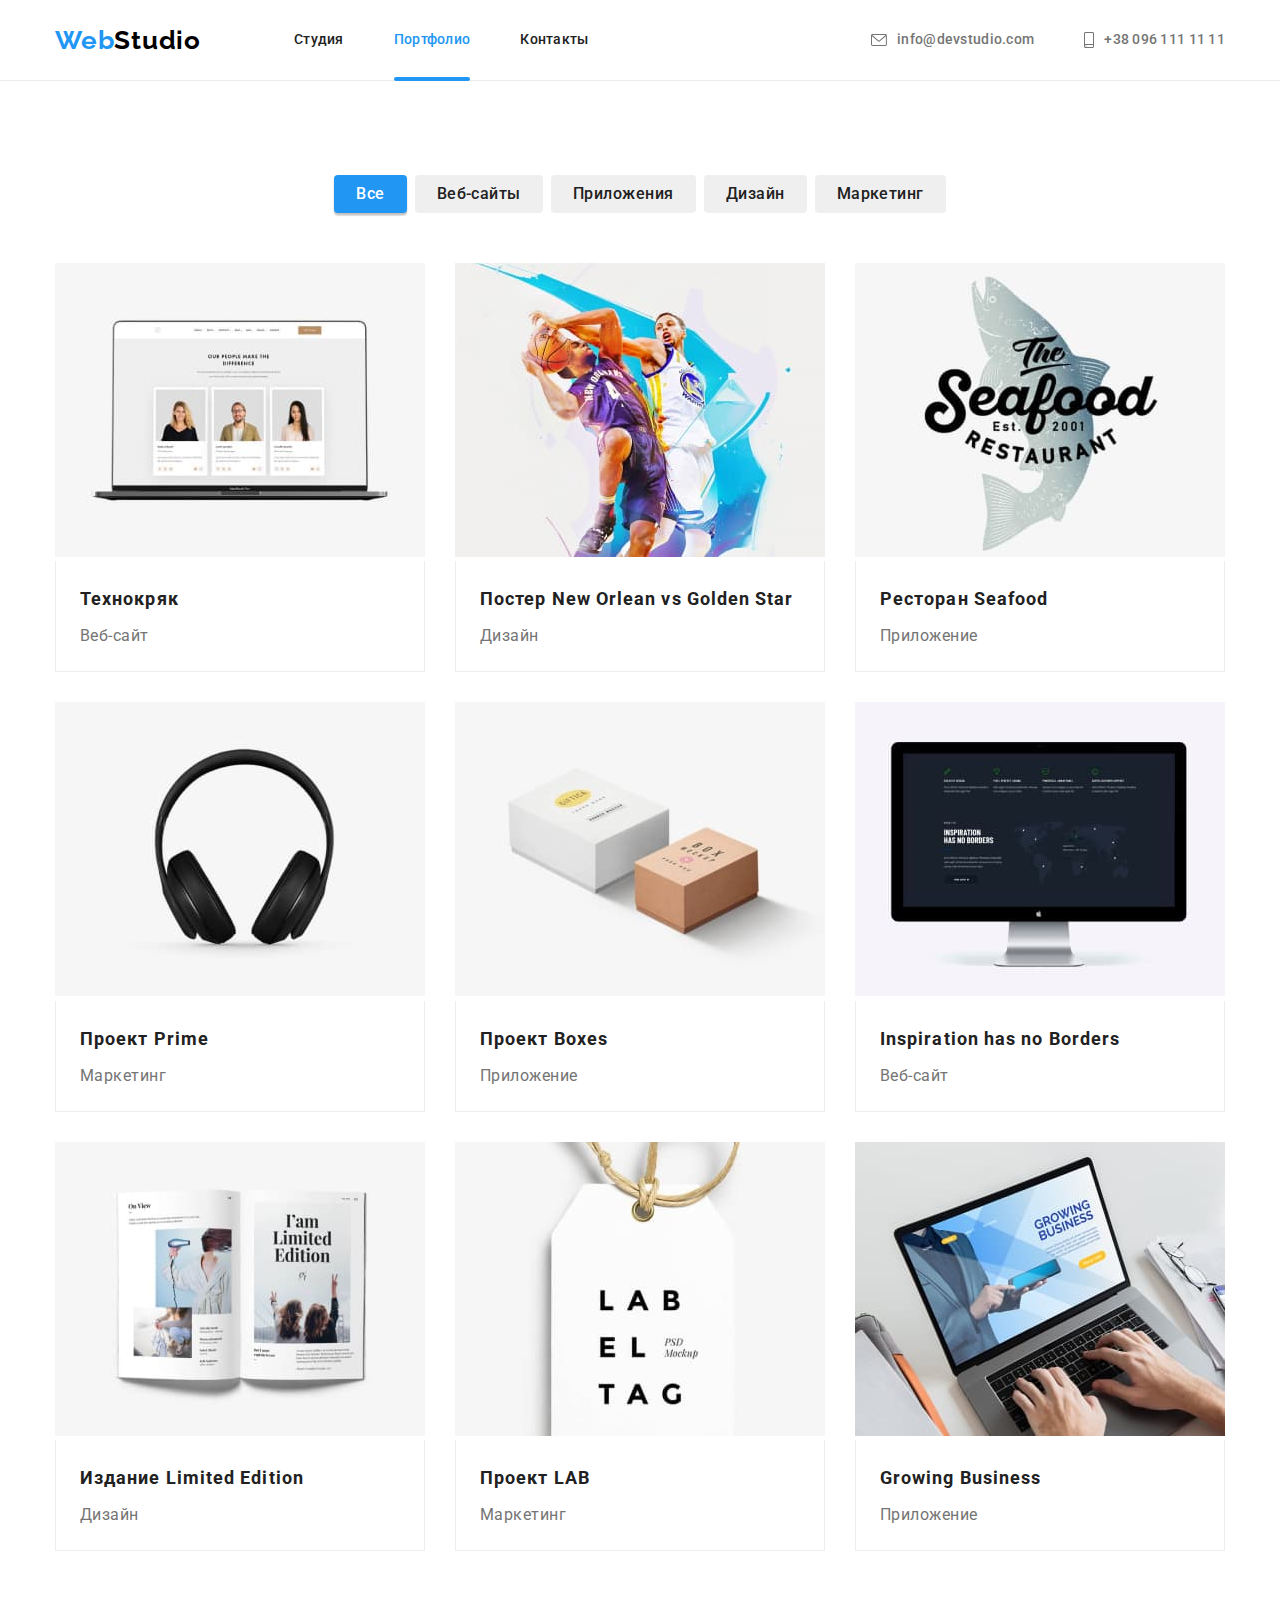
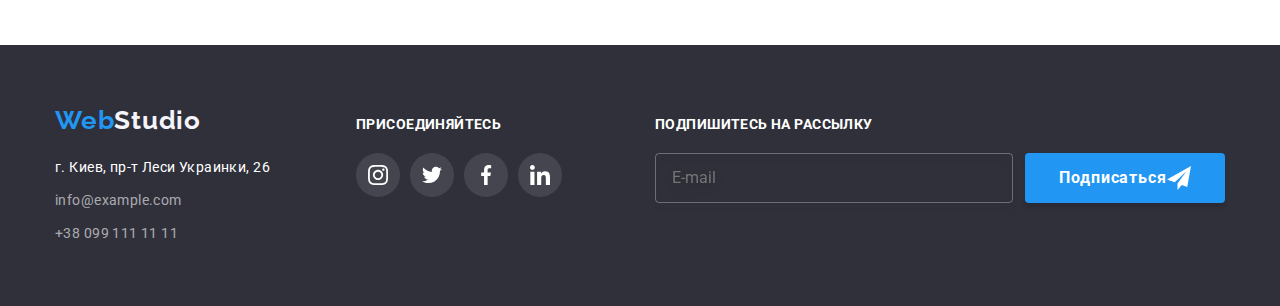
==== commit c6a087ed: "Часть портфолио" ====
--- a/portfolio.html
+++ b/portfolio.html
@@ -59,7 +59,7 @@
            <!-- Фильтр -->
          <section class="section">
              <div class="container">
-            <h1 class="hero-tagline hidden">Примеры работ</h1>
+            <h1 class="container__headline container__headline--hidden">Примеры работ</h1>
          <ul class="filter-list">
             <li class="filter-item"><button type="button" class="filter-button current">Все</button></li>
             <li class="filter-item"><button type="button" class="filter-button">Веб-сайты</button></li>
--- a/css/styles.css
+++ b/css/styles.css
@@ -590,7 +590,7 @@
 
 /* Мейн портфолио */
 
-.hero-tagline {
+.container__headline {
   color: var(--secondary-text-color);
   font-weight: 900;
   font-size: 44px;
@@ -599,7 +599,13 @@
   letter-spacing: 0.06em;
   text-transform: uppercase;
 }
-
+.container__headline--hidden {
+  position: absolute;
+  clip: rect(0 0 0 0);
+  width: 1px;
+  height: 1px;
+  margin: -1px;
+}
 /* Оформление кнопок портфолио */
 .filter-list {
   list-style: none;
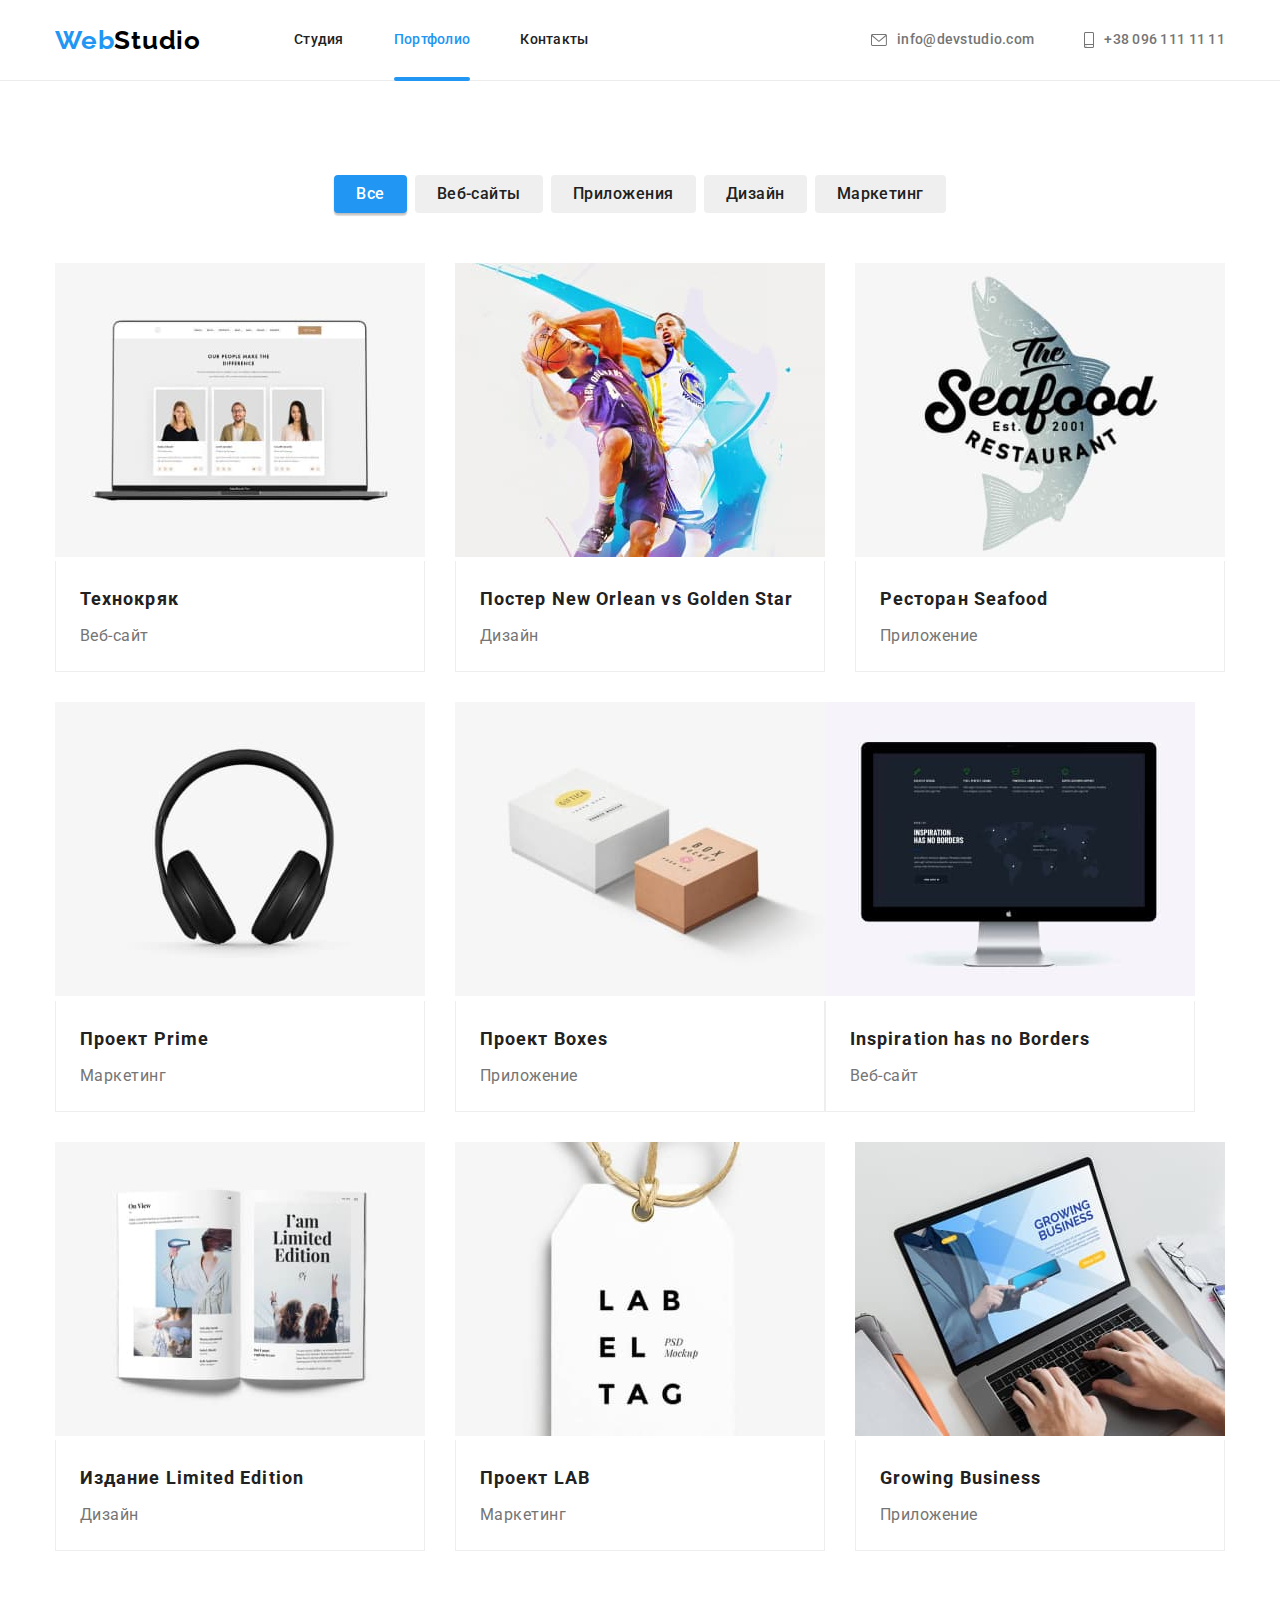
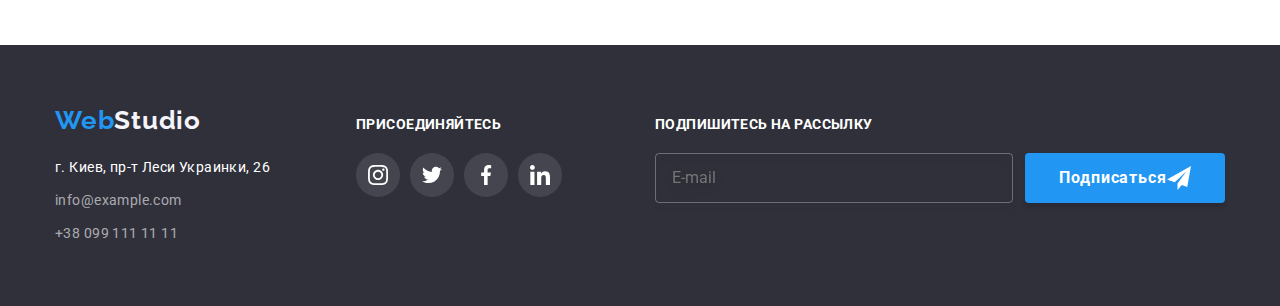
==== commit 531d4ef1: "Доделано портфолио" ====
--- a/portfolio.html
+++ b/portfolio.html
@@ -60,140 +60,140 @@
          <section class="section">
              <div class="container">
             <h1 class="container__headline container__headline--hidden">Примеры работ</h1>
-         <ul class="filter-list">
-            <li class="filter-item"><button type="button" class="filter-button current">Все</button></li>
-            <li class="filter-item"><button type="button" class="filter-button">Веб-сайты</button></li>
-            <li class="filter-item"><button type="button" class="filter-button">Приложения</button></li>
-            <li class="filter-item"><button type="button" class="filter-button">Дизайн</button></li>
-            <li class="filter-item"><button type="button" class="filter-button">Маркетинг</button></li>
+         <ul class="filter">
+            <li class="filter__item"><button type="button" class="filter__button filter__button--current">Все</button></li>
+            <li class="filter__item"><button type="button" class="filter__button">Веб-сайты</button></li>
+            <li class="filter__item"><button type="button" class="filter__button">Приложения</button></li>
+            <li class="filter__item"><button type="button" class="filter__button">Дизайн</button></li>
+            <li class="filter__item"><button type="button" class="filter__button">Маркетинг</button></li>
         </ul>
           <!-- Главные примеры работ -->
-         <ul class="examples-list">
-            <li class="examples-item">
-                <a href="" class="examples-link">
-                    <div class="examples-thumb">
-                  <img class="examples-img" src="./images/tekhnokriak.jpg" alt="Веб-сайт компании Технокряк" width="370" height="294">
-                    <p class="description-img"> Технокряк это современная площадка распространения коронавируса. Компании используют эту платформу для цифрового
+         <ul class="examples">
+            <li class="examples__item">
+                <a href="" class="examples__link">
+                    <div class="examples__thumb">
+                  <img class="examples__img" src="./images/tekhnokriak.jpg" alt="Веб-сайт компании Технокряк" width="370" height="294">
+                    <p class="examples__info"> Технокряк это современная площадка распространения коронавируса. Компании используют эту платформу для цифрового
                     шпионажа и атак на защищённые сервера конкурентов.</p>
                 </div>
 
-                        <div class="examples-content">
+                        <div class="examples__content">
                     
-                <h2 class="examples-text">Технокряк</h2>
-                <p class="examples-description">Веб-сайт</p>
-                </div>
-                </a>
-            </li>
-            <li class="examples-item">
-                <a href="" class="examples-link">
-                    <div class="examples-thumb">
-                    <img class="examples-img" src="./images/orlean.jpg" alt="Постер New Orlean vs Golden Star" width="370" height="294">
-                    <p class="description-img"> Технокряк это современная площадка распространения коронавируса. Компании используют эту
-                        платформу для цифрового
-                        шпионажа и атак на защищённые сервера конкурентов.</p>
-                    </div>
-                    <div class="examples-content">
-                 <h2 class="examples-text">Постер New Orlean vs Golden Star</h2>
-                <p class="examples-description">Дизайн</p>
-                </div>
-                </a>
-            <li class="examples-item">
-                <a href="" class="examples-link"> 
-                    <div class="examples-thumb">
-                    <img class="examples-img" src="./images/seafood.jpg" alt="Приложение ресторана Seafood" width="370" height="294">
-                <p class="description-img"> Технокряк это современная площадка распространения коронавируса. Компании используют эту
+                <h2 class="examples__text">Технокряк</h2>
+                <p class="examples__description">Веб-сайт</p>
+                </div>
+                </a>
+            </li>
+            <li class="examples__item">
+                <a href="" class="examples__link">
+                    <div class="examples__thumb">
+                    <img class="examples__img" src="./images/orlean.jpg" alt="Постер New Orlean vs Golden Star" width="370" height="294">
+                    <p class="examples__info"> Технокряк это современная площадка распространения коронавируса. Компании используют эту
+                        платформу для цифрового
+                        шпионажа и атак на защищённые сервера конкурентов.</p>
+                    </div>
+                    <div class="examples__content">
+                 <h2 class="examples__text">Постер New Orlean vs Golden Star</h2>
+                <p class="examples__description">Дизайн</p>
+                </div>
+                </a>
+            <li class="examples__item">
+                <a href="" class="examples__link"> 
+                    <div class="examples__thumb">
+                    <img class="examples__img" src="./images/seafood.jpg" alt="Приложение ресторана Seafood" width="370" height="294">
+                <p class="examples__info"> Технокряк это современная площадка распространения коронавируса. Компании используют эту
                     платформу для цифрового
                     шпионажа и атак на защищённые сервера конкурентов.</p>
                 </div>
-                    <div class="examples-content">
-                    <h2 class="examples-text">Ресторан Seafood</h2>
-                <p class="examples-description">Приложение</p>
-                </div>
-                </a>
-            </li>
-            <li class="examples-item">
-                <a class="examples-link" href="" >
-                    <div class="examples-thumb">
-                    <img class="examples-img" src="./images/prime.jpg" alt="Наушники как маркетинг проекта Прайм" width="370"
+                    <div class="examples__content">
+                    <h2 class="examples__text">Ресторан Seafood</h2>
+                <p class="examples__description">Приложение</p>
+                </div>
+                </a>
+            </li>
+            <li class="examples__item">
+                <a class="examples__link" href="" >
+                    <div class="examples__thumb">
+                    <img class="examples__img" src="./images/prime.jpg" alt="Наушники как маркетинг проекта Прайм" width="370"
                         height="294">
-                        <p class="description-img"> Технокряк это современная площадка распространения коронавируса. Компании используют эту
+                        <p class="examples__info"> Технокряк это современная площадка распространения коронавируса. Компании используют эту
                             платформу для цифрового
                             шпионажа и атак на защищённые сервера конкурентов.</p>
                         </div>
-                        <div class="examples-content">
-                <h2 class="examples-text">Проект Prime</h2>
-                <p class="examples-description">Маркетинг</p>
-                </div>
-                </a>
-            </li>
-            <li class="examples-item">
-                <a class="examples-link" href="" >
-                    <div class="examples-thumb">
-                    <img class="examples-img" src="./images/boxes.jpg" alt="Приложение проект Boxes" width="370" height="294">
-                    <p class="description-img"> Технокряк это современная площадка распространения коронавируса. Компании используют эту
-                        платформу для цифрового
-                        шпионажа и атак на защищённые сервера конкурентов.</p>
-                    </div>
-                    <div class="examples-content">
-                    <h2 class="examples-text">Проект Boxes</h2>
-                <p class="examples-description">Приложение</p>
-                </div>
-                </a>
-            </li>
-            <li class="examples-item">
-                <a class="examples-link" href="" >
-                        <div class="examples-thumb">
-                    <img class="examples-img" src="./images/inspiration.jpg" alt="Веб-сайт Inspiration has no Borders" width="370"
+                        <div class="examples__content">
+                <h2 class="examples__text">Проект Prime</h2>
+                <p class="examples__description">Маркетинг</p>
+                </div>
+                </a>
+            </li>
+            <li class="examples__item">
+                <a class="examples__link" href="" >
+                    <div class="examples__thumb">
+                    <img class="examples__img" src="./images/boxes.jpg" alt="Приложение проект Boxes" width="370" height="294">
+                    <p class="examples__info"> Технокряк это современная площадка распространения коронавируса. Компании используют эту
+                        платформу для цифрового
+                        шпионажа и атак на защищённые сервера конкурентов.</p>
+                    </div>
+                    <div class="examples__content">
+                    <h2 class="examples__text">Проект Boxes</h2>
+                <p class="examples__description">Приложение</p>
+                </div>
+                </a>
+            </li>
+            <li class="examples-__tem">
+                <a class="examples__link" href="" >
+                        <div class="examples__thumb">
+                    <img class="examples__img" src="./images/inspiration.jpg" alt="Веб-сайт Inspiration has no Borders" width="370"
                         height="294">
-                        <p class="description-img"> Технокряк это современная площадка распространения коронавируса. Компании используют эту
+                        <p class="examples__info"> Технокряк это современная площадка распространения коронавируса. Компании используют эту
                             платформу для цифрового
                             шпионажа и атак на защищённые сервера конкурентов.</p>
                         </div>
-                <div class="examples-content">
-                        <h2 class="examples-text">Inspiration has no Borders</h2>
-                <p class="examples-description">Веб-сайт</p>
-                </div>
-                </a>
-            </li>
-            <li class="examples-item">
-                <a class="examples-link" href="" >
-                        <div class="examples-thumb">
-                    <img class="examples-img" src="./images/limited.jpg" alt="Дизайн Издания Limited Edition" width="370" height="294">
-                    <p class="description-img"> Технокряк это современная площадка распространения коронавируса. Компании используют эту
-                        платформу для цифрового
-                        шпионажа и атак на защищённые сервера конкурентов.</p>
-                    </div>
-                    <div class="examples-content">
-                    <h2 class="examples-text">Издание Limited Edition</h2>
-                <p class="examples-description">Дизайн</p>
-                </div>
-                </a>
-            </li>
-            <li class="examples-item">
-                <a class="examples-link" href="">
-                        <div class="examples-thumb">
-                    <img class="examples-img" src="./images/project.jpg" alt="Маркетинг Проект LAB" width="370" height="294">
-                    <p class="description-img"> Технокряк это современная площадка распространения коронавируса. Компании используют эту
-                        платформу для цифрового
-                        шпионажа и атак на защищённые сервера конкурентов.</p>
-                    </div>
-                    <div class="examples-content">
-                    <h2 class="examples-text">Проект LAB</h2>
-                <p class="examples-description">Маркетинг</p>
-                </div>
-                </a>
-            </li>
-            <li class="examples-item">
-                <a class="examples-link" href="" >
-                        <div class="examples-thumb">
-                    <img class="examples-img" src="./images/growing.jpg" alt="Приложение Growing Business" width="370" height="294">
-                <p class="description-img"> Технокряк это современная площадка распространения коронавируса. Компании используют эту
+                <div class="examples__content">
+                        <h2 class="examples__text">Inspiration has no Borders</h2>
+                <p class="examples__description">Веб-сайт</p>
+                </div>
+                </a>
+            </li>
+            <li class="examples__item">
+                <a class="examples__link" href="" >
+                        <div class="examples__thumb">
+                    <img class="examples__img" src="./images/limited.jpg" alt="Дизайн Издания Limited Edition" width="370" height="294">
+                    <p class="examples__info"> Технокряк это современная площадка распространения коронавируса. Компании используют эту
+                        платформу для цифрового
+                        шпионажа и атак на защищённые сервера конкурентов.</p>
+                    </div>
+                    <div class="examples__content">
+                    <h2 class="examples__text">Издание Limited Edition</h2>
+                <p class="examples__description">Дизайн</p>
+                </div>
+                </a>
+            </li>
+            <li class="examples__item">
+                <a class="examples__link" href="">
+                        <div class="examples__thumb">
+                    <img class="examples__img" src="./images/project.jpg" alt="Маркетинг Проект LAB" width="370" height="294">
+                    <p class="examples__info"> Технокряк это современная площадка распространения коронавируса. Компании используют эту
+                        платформу для цифрового
+                        шпионажа и атак на защищённые сервера конкурентов.</p>
+                    </div>
+                    <div class="examples__content">
+                    <h2 class="examples__text">Проект LAB</h2>
+                <p class="examples__description">Маркетинг</p>
+                </div>
+                </a>
+            </li>
+            <li class="examples__item">
+                <a class="examples__link" href="" >
+                        <div class="examples__thumb">
+                    <img class="examples__img" src="./images/growing.jpg" alt="Приложение Growing Business" width="370" height="294">
+                <p class="examples__info"> Технокряк это современная площадка распространения коронавируса. Компании используют эту
                     платформу для цифрового
                     шпионажа и атак на защищённые сервера конкурентов.</p>
                 </div>
-                    <div class="examples-content">
-                    <h2 class="examples-text">Growing Business</h2>
-                <p class="examples-description">Приложение</p>
+                    <div class="examples__content">
+                    <h2 class="examples__text">Growing Business</h2>
+                <p class="examples__description">Приложение</p>
                 </div>
                 </a>
             </li>
--- a/css/styles.css
+++ b/css/styles.css
@@ -607,21 +607,15 @@
   margin: -1px;
 }
 /* Оформление кнопок портфолио */
-.filter-list {
+.filter {
   list-style: none;
   display: flex;
   justify-content: center;
   margin-bottom: 0px;
   margin-bottom: 50px;
 }
-.filter-button.current {
-  color: var(--primary-bg-color);
-  background-color: var(--accent-color);
-  box-shadow: 0px 3px 1px rgba(0, 0, 0, 0.1), 0px 1px 2px rgba(0, 0, 0, 0.08),
-    0px 2px 2px rgba(0, 0, 0, 0.12);
-}
-
-.filter-button {
+
+.filter__button {
   font-weight: 500;
   font-size: 16px;
   line-height: 1.62;
@@ -637,13 +631,18 @@
   transition-duration: 250ms;
   transition-timing-function: var(--time-function);
 }
-
-.filter-item:not(:last-child):not(:last-child) {
+.filter__button--current {
+  color: var(--primary-bg-color);
+  background-color: var(--accent-color);
+  box-shadow: 0px 3px 1px rgba(0, 0, 0, 0.1), 0px 1px 2px rgba(0, 0, 0, 0.08),
+    0px 2px 2px rgba(0, 0, 0, 0.12);
+}
+.filter__item:not(:last-child):not(:last-child) {
   margin-right: 8px;
 }
 
-.filter-button:hover,
-.filter-button:focus {
+.filter__button:hover,
+.filter__button:focus {
   color: var(--primary-bg-color);
   background-color: var(--accent-color);
   box-shadow: 0px 3px 1px rgba(0, 0, 0, 0.1), 0px 1px 2px rgba(0, 0, 0, 0.08),
@@ -652,7 +651,7 @@
 }
 
 /* Оформление примеров работ Портфолио */
-.examples-text {
+.examples__text {
   font-weight: 700;
   font-size: 18px;
   line-height: 2;
@@ -661,25 +660,25 @@
   margin-bottom: 4px;
 }
 
-.examples-link {
+.examples__link {
   text-decoration: none;
   display: block;
   transition: box-shadow 250ms var(--time-function);
 }
 
-.examples-link:hover,
-.examples-link:focus {
+.examples__link:hover,
+.examples__link:focus {
   box-shadow: 0px 1px 1px rgba(0, 0, 0, 0.12), 0px 4px 4px rgba(0, 0, 0, 0.06),
     1px 4px 6px rgba(0, 0, 0, 0.16);
 }
 
-.examples-description {
+.examples__description {
   font-size: 16px;
   line-height: 1.87;
   letter-spacing: 0.03em;
   color: var(--primary-text-color);
 }
-.examples-list {
+.examples {
   list-style: none;
   display: flex;
   flex-wrap: wrap;
@@ -687,29 +686,27 @@
   margin-bottom: -30px;
 }
 
-.examples-item {
+.examples__item {
   margin-left: 30px;
   margin-bottom: 30px;
 }
 
-.examples-content {
+.examples__content {
   padding-left: 24px;
   padding-right: 24px;
   padding-top: 20px;
   padding-bottom: 20px;
-}
-
-.examples-content {
   border-left: 1px solid #eeeeee;
   border-right: 1px solid #eeeeee;
   border-bottom: 1px solid #eeeeee;
 }
-.examples-thumb {
+
+.examples__thumb {
   position: relative;
   overflow: hidden;
 }
 
-.examples-thumb .description-img {
+.examples__thumb .examples__info {
   position: absolute;
   bottom: 0;
   left: 0;
@@ -725,8 +722,8 @@
   transition: transform 250ms var(--time-function);
 }
 
-.examples-link:hover .description-img,
-.examples-link:focus .description-img {
+.examples__link:hover .examples__info,
+.examples__link:focus .examples__info {
   transform: translateY(0);
 }
 /* Бекдроп+модалка */
